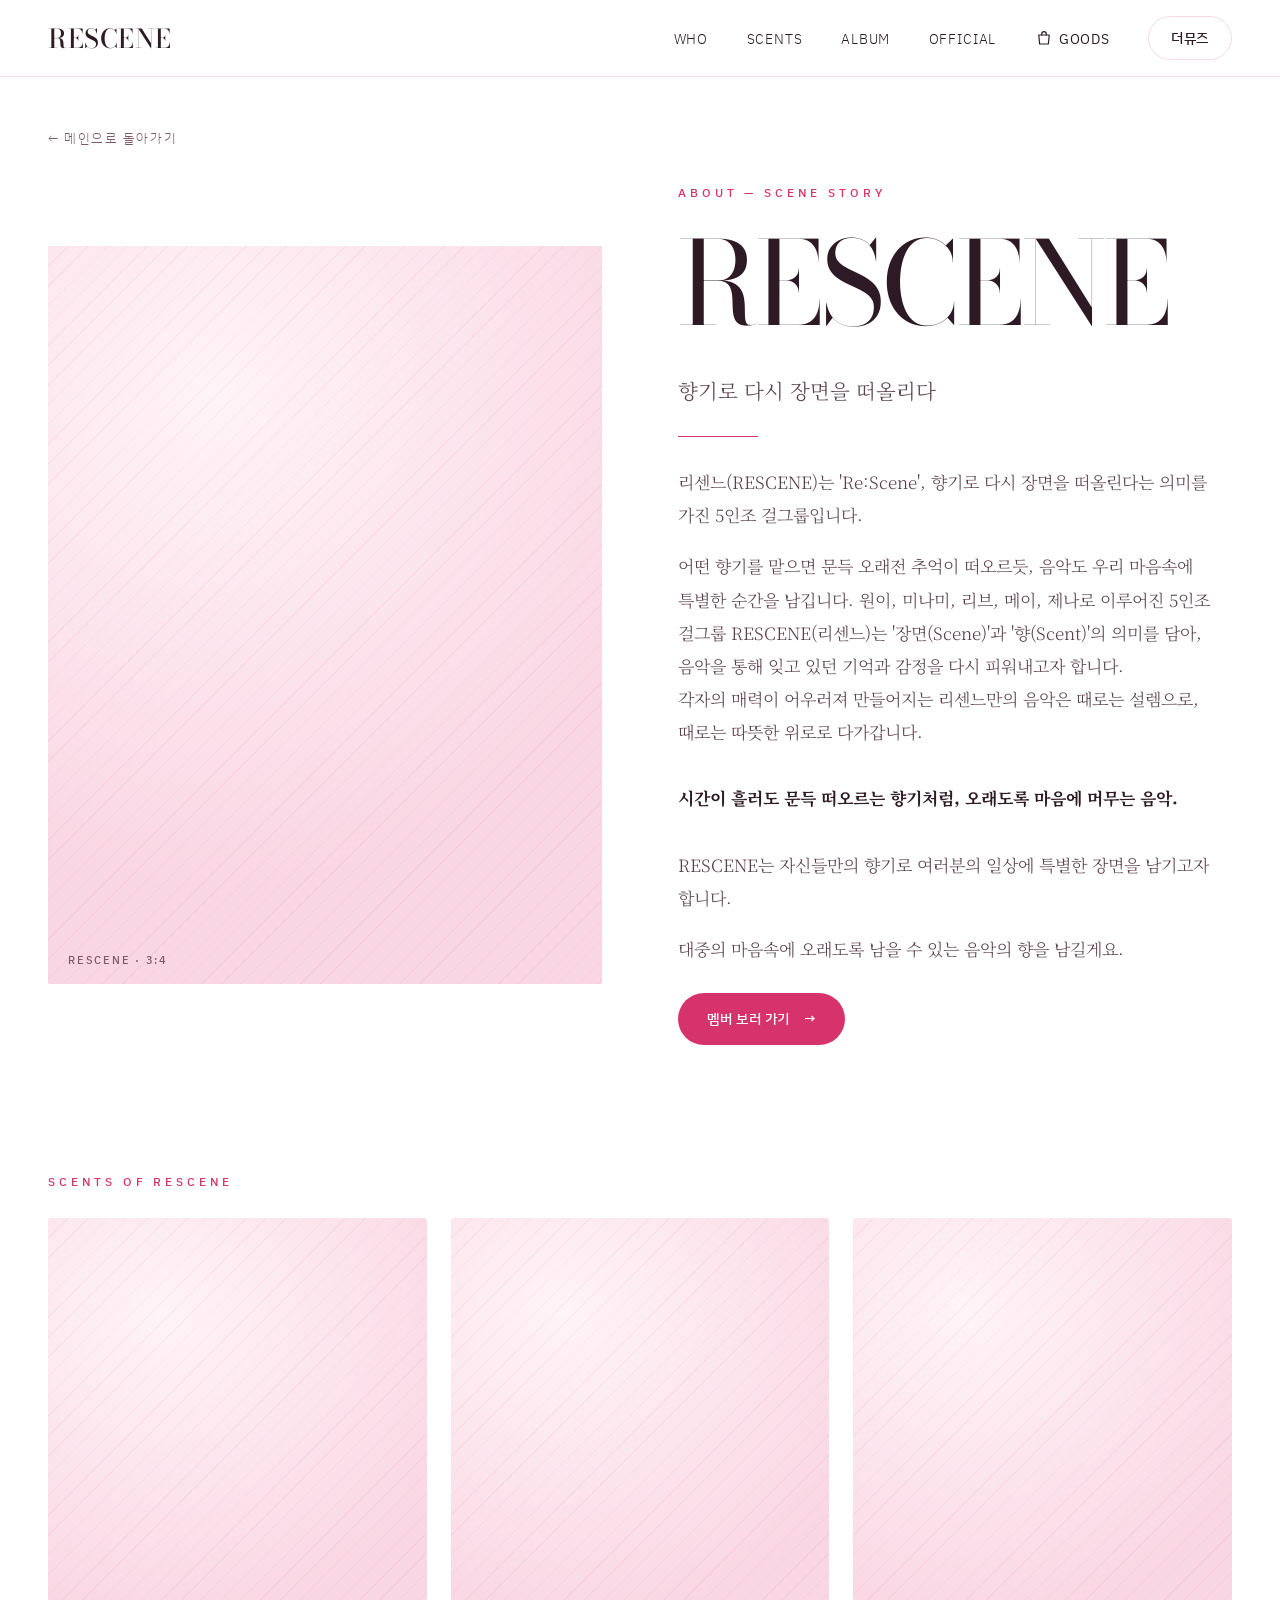
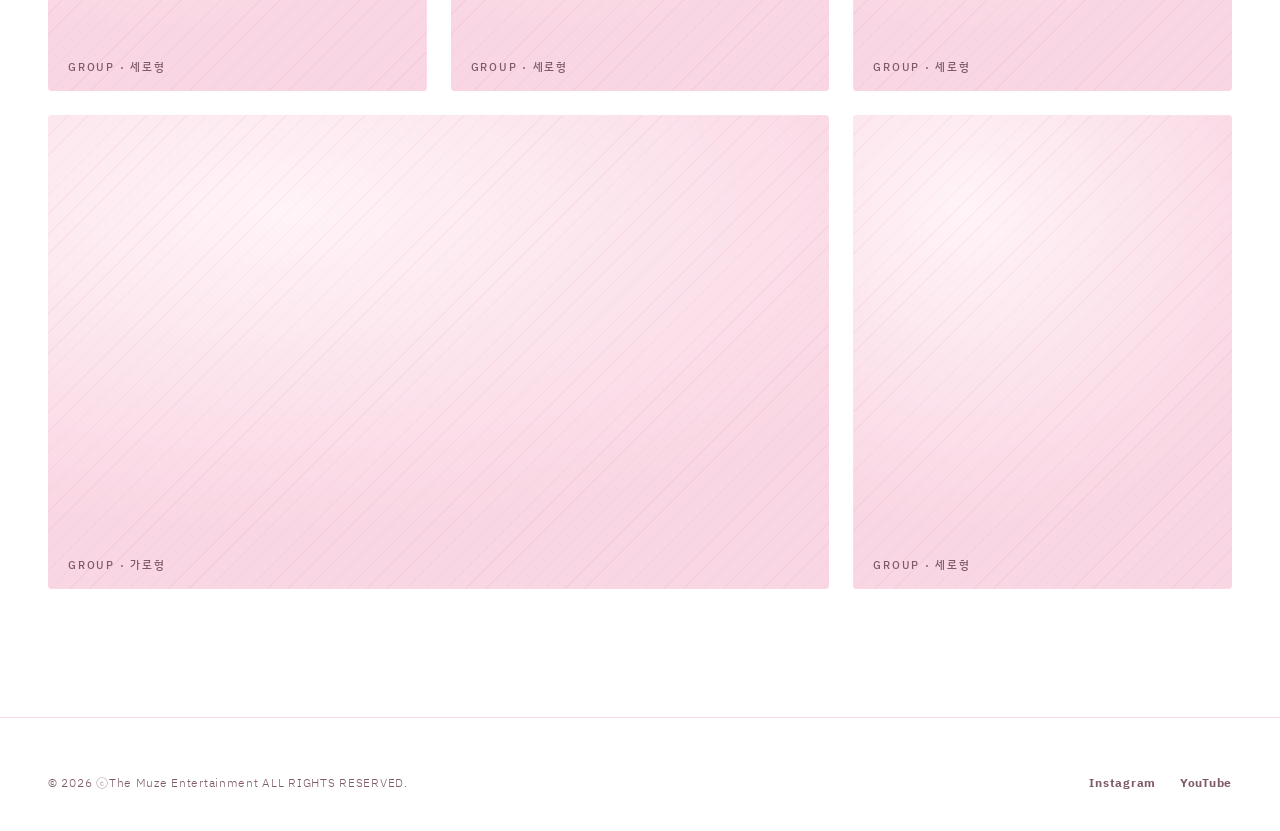
==== about.html @ 167a0faf "Add files via upload" ====
<!doctype html>
<html lang="ko">
<head>
  <meta charset="utf-8">
  <meta name="viewport" content="width=device-width, initial-scale=1">
  <title>ABOUT — RESCENE</title>

  <link rel="preconnect" href="https://fonts.googleapis.com">
  <link rel="preconnect" href="https://fonts.gstatic.com" crossorigin>
  <link rel="stylesheet" href="https://fonts.googleapis.com/css2?family=Bodoni+Moda:ital,opsz,wght@0,6..96,400;0,6..96,500;0,6..96,700;1,6..96,400;1,6..96,700&family=Noto+Serif+KR:wght@300;400;500;700&family=IBM+Plex+Sans+KR:wght@300;400;500;700&display=swap">
  <link rel="stylesheet" href="css/style.css?v=15">
</head>
<body>

  <!-- ============ NAV (메인 페이지와 동일) ============ -->
  <header class="header">
    <nav class="nav container">
      <a href="index.html" class="logo" aria-label="RESCENE 홈">
        <img class="logo-img" src="images/logo.png" alt="RESCENE">
        <span class="logo-text en">RESCENE</span>
      </a>

      <button class="menu-toggle" type="button" aria-label="메뉴 열기" aria-expanded="false" aria-controls="menu">
        <span></span><span></span>
      </button>

      <div class="menu" id="menu">
        <a class="navlink" href="index.html#story">WHO</a>
        <a class="navlink" href="index.html#collection">SCENTS</a>
        <a class="navlink" href="index.html#craft">ALBUM</a>
        <a class="navlink" href="index.html#contact">OFFICIAL</a>
        <div class="nav-dropdown">
          <button class="navlink nav-goods" type="button" aria-haspopup="true" aria-expanded="false">
            <svg class="nav-icon" viewBox="0 0 24 24" aria-hidden="true"><path d="M5 8h14l-1.2 12H6.2z"/><path d="M9 8V6.5a3 3 0 0 1 6 0V8"/></svg>
            GOODS
          </button>
          <div class="nav-submenu">
            <a class="nav-subitem" href="https://helloiamwoni.com/index.html" target="_blank" rel="noopener">안원잘부</a>
            <a class="nav-subitem" href="https://www.withmuu.com/" target="_blank" rel="noopener">위드뮤</a>
          </div>
        </div>
       <a href="https://themuze.kr/" class="btn btn-ghost btn-sm" target="_blank" rel="noopener">더뮤즈</a>
      </div>
    </nav>
  </header>

  <!-- ============ ABOUT RESCENE ============ -->
  <main class="member-page container">
    <a href="index.html#story" class="back-link fade">← 메인으로 돌아가기</a>

    <section class="member-detail">
      <!-- 사진: images/rescene-intro.jpg (세로형) -->
      <div class="ph hero-img about-photo" data-label="RESCENE · 3:4">
        <img class="ph-media" src="images/rescene-intro.jpg" alt="리센느 단체 사진">
      </div>

      <div class="member-info">
        <p class="eyebrow fade">ABOUT — SCENE STORY</p>
        <h1 class="member-name en">
          <span class="line"><span>RESCENE</span></span>
        </h1>
        <p class="member-line kr fade">향기로 다시 장면을 떠올리다</p>
        <span class="rule fade"></span>

        <!-- 소개글: 문단을 늘리려면 <p>…</p> 를 복사해서 추가하세요 -->
        <div class="about-body kr fade-2">
          <p>리센느(RESCENE)는 'Re:Scene', 향기로 다시 장면을 떠올린다는 의미를 가진 5인조 걸그룹입니다.</p>
          <p>어떤 향기를 맡으면 문득 오래전 추억이 떠오르듯, 음악도 우리 마음속에 특별한 순간을 남깁니다. 
            원이, 미나미, 리브, 메이, 제나로 이루어진 5인조 걸그룹 RESCENE(리센느)는 '장면(Scene)'과 '향(Scent)'의 의미를 담아, 음악을 통해 잊고 있던 기억과 감정을 다시 피워내고자 합니다. <br>
각자의 매력이 어우러져 만들어지는 리센느만의 음악은 때로는 설렘으로, 때로는 따뜻한 위로로 다가갑니다. <br> <br>
<strong> 시간이 흘러도 문득 떠오르는 향기처럼, 오래도록 마음에 머무는 음악. </strong> <br><br>
RESCENE는 자신들만의 향기로 여러분의 일상에 특별한 장면을 남기고자 합니다.</p>
          <p>대중의 마음속에 오래도록 남을 수 있는 음악의 향을 남길게요.</p>
        </div>

        <a href="index.html#collection" class="btn btn-solid self-start fade-2">멤버 보러 가기 <span aria-hidden="true">→</span></a>
      </div>
    </section>
      <!-- ============ GALLERY (단체사진) ============ -->
    <section class="about-gallery">
      <p class="eyebrow reveal">SCENTS OF RESCENE</p>
      <div class="gallery-grid">
        <figure class="ph gallery-tall reveal-img" style="aspect-ratio: 4 / 5" data-label="Group · 세로형">
          <img class="ph-media" src="images/product-01.jpg" alt="리센느 단체 사진">
        </figure>
        <figure class="ph gallery-tall reveal-img" style="aspect-ratio: 4 / 5" data-label="Group · 세로형">
          <img class="ph-media" src="images/product-02.jpg" alt="리센느 단체 사진">
        </figure>
        <figure class="ph gallery-tall reveal-img" style="aspect-ratio: 4 / 5" data-label="Group · 세로형">
          <img class="ph-media" src="images/product-03.jpg" alt="리센느 단체 사진">
        </figure>
        <figure class="ph gallery-wide reveal-img" data-label="Group · 가로형">
          <img class="ph-media" src="images/product-04.jpg" alt="리센느 단체 사진">
        </figure>
        <figure class="ph gallery-tall reveal-img" style="aspect-ratio: 4 / 5" data-label="Group · 세로형">
          <img class="ph-media" src="images/product-05.jpg" alt="리센느 단체 사진">
        </figure>
      </div>
    </section>
  </main>

  <!-- ============ FOOTER ============ -->
  <footer class="footer">
    <div class="container">
      <div class="footer-bottom">
        <span>© <span id="year"></span> ⓒThe Muze Entertainment ALL RIGHTS RESERVED.</span>
        <div class="footer-sns">
          <a href="https://www.instagram.com/rescene_official" target="_blank" rel="noopener">Instagram</a>
          <a href="https://www.youtube.com/@rescene_official" target="_blank" rel="noopener">YouTube</a>
        </div>
      </div>
    </div>
  </footer>

  <script src="js/main.js?v=12"></script>
</body>
</html>
---- css/style.css ----
/* =========================================================
   [BRAND] Landing — style.css
   색상은 :root 변수만 바꾸면 전체에 반영됩니다.
   ========================================================= */
:root {
  /* ---- 핑크 & 화이트 테마 ---- */
  --ground: #FFFFFF;          /* 기본 배경 (흰색) */
  --ground-2: #FFF0F5;        /* 구분 섹션 배경 (연한 핑크) */
  --ink: #2E1A24;             /* 본문 글자 (짙은 자두색) */
  --ink-soft: #5A3F4C;        /* 보조 글자 */
  --muted: #7E5A69;           /* 흐린 글자 */
  --line: rgba(214, 51, 108, .18);   /* 구분선 */
  --accent: #D6336C;          /* 포인트 색상 (핑크) */
  --accent-soft: #FFD3E2;     /* 연한 핑크 (배경·장식용) */
  --placeholder: #FBE3EC;     /* 이미지 자리 배경 */
  --logo-filter: brightness(0);  /* 흰 로고를 어둡게 표시. 로고가 이미 어두운/컬러면 none 으로 */

  --f-en: 'Bodoni Moda', 'Didot', 'Times New Roman', serif;
  --f-kr: 'Noto Serif KR', 'Apple SD Gothic Neo', serif;
  --f-sans: 'IBM Plex Sans KR', system-ui, sans-serif;

  --ease-out: cubic-bezier(.2, .75, .1, 1);
  --ease-io: cubic-bezier(.7, 0, .2, 1);
  --gutter: clamp(20px, 4vw, 48px);
}

*, *::before, *::after { box-sizing: border-box; }
html { scroll-behavior: smooth; scroll-padding-top: 76px; }
body {
  margin: 0;
  background: var(--ground);
  color: var(--ink);
  font-family: var(--f-sans);
  font-weight: 300;
  -webkit-font-smoothing: antialiased;
  overflow-x: hidden;
  padding-top: 76px;          /* 고정 상단바 높이만큼 */
}
img { display: block; max-width: 100%; }
a { color: var(--ink); text-decoration: none; transition: color .3s; }
a:hover { color: var(--accent); }
em { font-style: italic; }

.en { font-family: var(--f-en); }
.kr { font-family: var(--f-kr); word-break: keep-all; }
.muted { color: var(--muted); }

.container { max-width: 1360px; margin: 0 auto; padding-left: var(--gutter); padding-right: var(--gutter); }
.stack { display: flex; flex-direction: column; gap: 32px; }
.stack-sm { display: flex; flex-direction: column; gap: 20px; }
.stack-lg { display: flex; flex-direction: column; gap: 64px; }
.self-start { align-self: flex-start; }
.narrow { max-width: 760px; }

.eyebrow { margin: 0; font-size: 12px; letter-spacing: .32em; text-transform: uppercase; color: var(--accent); font-weight: 500; }
.h2-kr { margin: 0; font-size: clamp(32px, 3.6vw, 52px); line-height: 1.35; font-weight: 400; letter-spacing: -.02em; text-wrap: balance; }
.h2-en { margin: 0; font-size: clamp(44px, 6vw, 88px); line-height: 1; font-weight: 400; letter-spacing: -.02em; }
.body-kr { margin: 0; font-size: 17px; line-height: 1.9; color: var(--ink-soft); max-width: 520px; }

/* ---------- 버튼 ---------- */
.btn {
  display: inline-flex; align-items: center; gap: 14px;
  min-height: 52px; padding: 0 28px; border-radius: 999px;
  font: 500 14px/1 var(--f-sans); letter-spacing: .04em;
  border: 1px solid transparent; cursor: pointer;
  transition: background .4s, color .4s, border-color .4s, gap .4s;
}
.btn:hover { gap: 22px; }
.btn-sm { min-height: 44px; padding: 0 22px; }
.btn-solid { background: var(--accent); color: var(--ground); }
.btn-solid:hover { background: var(--ink); color: var(--ground); }
.btn-ghost { border-color: var(--line); color: var(--ink); }
.btn-ghost:hover { border-color: var(--accent); color: var(--accent); }
.btn-row { display: flex; flex-wrap: wrap; gap: 14px; }

.navlink { position: relative; padding: 14px 0; font-size: 14px; letter-spacing: .06em; }
.navlink::after {
  content: ''; position: absolute; left: 0; right: 0; bottom: 8px; height: 1px;
  background: var(--accent); transform: scaleX(0); transform-origin: right;
  transition: transform .5s var(--ease-io);
}
.navlink:hover::after { transform: scaleX(1); transform-origin: left; }

/* ---------- 헤더 ---------- */
.header {
  position: fixed; top: 0; left: 0; right: 0; z-index: 50;
  background: rgba(255, 255, 255, .82);
  backdrop-filter: blur(14px); -webkit-backdrop-filter: blur(14px);
  border-bottom: 1px solid var(--line);
  transition: transform .5s var(--ease-io);
  animation: fadeIn 1.2s ease .2s both;
}
.nav { min-height: 76px; display: flex; align-items: center; justify-content: space-between; gap: 16px; }
.logo { display: inline-flex; align-items: center; font-size: 26px; letter-spacing: .02em; font-weight: 500; }
.logo-img { height: 32px; width: auto; }           /* 로고 크기는 height 값으로 조절 */
.logo-text { display: none; }
.logo.no-img .logo-text { display: inline; }        /* logo.png가 없으면 글자 로고 표시 */
.menu { display: flex; align-items: center; gap: clamp(16px, 3vw, 40px); }
.menu-toggle { display: none; }

/* ---------- 이미지 자리 (이미지가 없으면 플레이스홀더 표시) ---------- */
.ph { position: relative; overflow: hidden; background: var(--placeholder); }
.ph::before {
  content: ''; position: absolute; inset: 0;
  background:
    repeating-linear-gradient(135deg, rgba(214,51,108,.06) 0 1px, transparent 1px 14px),
    radial-gradient(120% 90% at 30% 20%, #FFF4F8 0%, #F9D6E3 75%);
}
.ph::after {
  content: attr(data-label);
  position: absolute; left: 20px; bottom: 18px;
  font: 500 11px/1 var(--f-sans); letter-spacing: .16em; text-transform: uppercase;
  color: var(--muted);
}
.ph.has-img::after { display: none; }
.ph-media { position: absolute; inset: 0; width: 100%; height: 100%; object-fit: cover; will-change: transform; }

/* ---------- HERO ---------- */
.hero {
  padding-top: clamp(56px, 8vw, 120px); padding-bottom: 80px;
  display: grid; grid-template-columns: repeat(auto-fit, minmax(min(480px, 100%), 1fr));
  gap: clamp(40px, 5vw, 80px); align-items: end;
}
.hero-text { display: flex; flex-direction: column; gap: 36px; }
.hero-title { margin: 0; font-size: clamp(48px, 6.8vw, 112px); line-height: .94; font-weight: 400; letter-spacing: -.02em; }
.hero-title em { color: var(--accent); }
.hero-lead { margin: 0; max-width: 440px; font-size: 18px; line-height: 1.8; color: var(--ink-soft); }
.hero-visual { position: relative; }
.hero-img { aspect-ratio: 4 / 5; border-radius: 2px; }

.badge {
  position: absolute; left: -56px; bottom: 56px;
  width: 132px; height: 132px; border-radius: 50%; background: var(--ground);
  display: flex; align-items: center; justify-content: center;
}
.badge-spin { position: absolute; inset: 0; width: 100%; height: 100%; }
.badge-spin text { fill: var(--ink); font: 500 10.5px var(--f-sans); letter-spacing: 3.2px; }
.badge-plus { color: var(--accent); }

.scroll-hint { display: flex; flex-direction: column; align-items: center; gap: 14px; padding-bottom: 56px; font-size: 11px; letter-spacing: .3em; color: var(--muted); }
.scroll-line { position: relative; display: block; width: 1px; height: 64px; background: var(--line); overflow: hidden; }
.scroll-line::after { content: ''; position: absolute; inset: 0; background: var(--accent); animation: drip 2.4s cubic-bezier(.7,0,.3,1) infinite; }

/* ---------- MARQUEE ---------- */
.marquee { border-top: 1px solid var(--line); border-bottom: 1px solid var(--line); overflow: hidden; padding: 26px 0; }
.marquee-track {
  display: flex; width: max-content; gap: 56px; align-items: center;
  font-size: clamp(28px, 3.4vw, 48px); font-style: italic; white-space: nowrap;
  animation: marquee 32s linear infinite;
}
.marquee-track i { color: var(--accent); font-style: normal; }
.marquee:hover .marquee-track { animation-play-state: paused; }

/* ---------- STORY ---------- */
.story {
  padding-top: clamp(96px, 12vw, 180px); padding-bottom: clamp(96px, 12vw, 180px);
  display: grid; grid-template-columns: repeat(auto-fit, minmax(min(420px, 100%), 1fr));
  gap: clamp(48px, 7vw, 120px); align-items: center;
}
.story > .ph { aspect-ratio: 3 / 4; }
.rule { display: block; width: 80px; height: 1px; background: var(--accent); }

/* ---------- COLLECTION ---------- */
.collection { background: var(--ground-2); padding: clamp(96px, 11vw, 160px) 0; }
.section-head { display: flex; flex-wrap: wrap; justify-content: space-between; align-items: flex-end; gap: 24px; }
.card-marquee { overflow: hidden; margin-top: 64px; }
.card-track { display: flex; width: max-content; animation: marquee 40s linear infinite; }
.card-marquee:hover .card-track { animation-play-state: paused; }   /* 마우스를 올리면 멈춤 */
.card-track .card { flex: 0 0 clamp(240px, 24vw, 340px); margin-right: 32px; }  /* 간격은 margin으로 (끊김 없는 반복용) */
.card { display: flex; flex-direction: column; gap: 22px; color: var(--ink); }
.card:hover { color: var(--ink); }
.card .ph { aspect-ratio: 4 / 5; }
.card .ph::before, .card .ph-media { transition: transform 1.2s var(--ease-out); }
.card:hover .ph::before, .card:hover .ph-media { transform: scale(1.06); }
.card-meta { display: flex; justify-content: space-between; align-items: baseline; gap: 16px; border-top: 1px solid var(--line); padding-top: 18px; }
.card-meta > div { display: flex; flex-direction: column; gap: 8px; }
.card-name { font-size: 26px; }
.card-desc { font-size: 14px; color: var(--muted); }
.arrow { font-size: 20px; color: var(--accent); transition: transform .5s var(--ease-out); }
.card:hover .arrow { transform: translateX(8px); }

/* ---------- PHILOSOPHY ---------- */
.craft { padding-top: clamp(96px, 12vw, 180px); padding-bottom: clamp(96px, 12vw, 180px); }
.albums { display: grid; grid-template-columns: repeat(auto-fill, minmax(min(240px, 100%), 1fr)); gap: 48px 32px; }
.album { display: flex; flex-direction: column; gap: 10px; }
.album-cover { aspect-ratio: 1 / 1; margin-bottom: 8px; transition: transform .6s var(--ease-out), box-shadow .6s var(--ease-out); }
.album-cover::before, .album-cover .ph-media { transition: transform 1.2s var(--ease-out); }
.album:hover .album-cover { transform: translateY(-6px); box-shadow: 0 24px 48px -24px rgba(214,51,108,.45); }
.album:hover .album-cover::before, .album:hover .album-cover .ph-media { transform: scale(1.05); }
.album-title { margin: 0; font-family: var(--f-sans); font-size: 15px; font-weight: 500; line-height: 1.5; word-break: keep-all; }   /* 고딕체 */
.album-date { margin: 0; font-size: 12px; letter-spacing: .12em; color: var(--muted); }

/* ---------- QUOTE ---------- */
.quote { min-height: 680px; display: flex; align-items: center; justify-content: center; }
.quote-shade { position: absolute; inset: 0; background: linear-gradient(180deg, rgba(214,51,108,.35), rgba(46,26,36,.62)); }
.quote blockquote { position: relative; z-index: 1; margin: 0; padding: 0 24px; max-width: 980px; text-align: center; display: flex; flex-direction: column; gap: 32px; align-items: center; }
.quote blockquote p { margin: 0; font-size: clamp(36px, 5vw, 72px); line-height: 1.15; font-style: italic; font-weight: 400; }
.quote cite { font-style: normal; font-size: 13px; letter-spacing: .28em; color: var(--accent); }

/* ---------- CONTACT ---------- */
.contact {
  padding-top: clamp(96px, 12vw, 180px); padding-bottom: clamp(96px, 12vw, 180px);
  display: grid; grid-template-columns: repeat(auto-fit, minmax(min(420px, 100%), 1fr));
  gap: 64px; align-items: end;
}
.contact-title { margin: 0; font-size: clamp(52px, 7.4vw, 116px); line-height: .95; font-weight: 400; letter-spacing: -.02em; }
.contact-title em { color: var(--accent); }
.field { display: flex; flex-direction: column; gap: 10px; }
.field label { font-size: 12px; letter-spacing: .2em; color: var(--muted); }
.field-row { display: flex; flex-wrap: wrap; gap: 12px; border-bottom: 1px solid rgba(46,26,36,.28); padding-bottom: 10px; transition: border-color .3s; }
.field-row:focus-within { border-color: var(--accent); }
.field input { flex: 1 1 220px; min-height: 48px; background: transparent; border: 0; outline: none; color: var(--ink); font: 300 18px var(--f-sans); }
.field input::placeholder { color: #B394A2; }

/* ---------- FOOTER ---------- */
.footer { border-top: 1px solid var(--line); padding: 56px 0 40px; }
.footer-grid { display: grid; grid-template-columns: repeat(auto-fit, minmax(min(200px, 100%), 1fr)); gap: 40px; font-size: 14px; line-height: 2; }
.footer-col { display: flex; flex-direction: column; color: var(--ink-soft); }
.footer-label { font-size: 11px; letter-spacing: .24em; color: var(--accent); }
.footer-bottom { display: flex; flex-wrap: wrap; justify-content: space-between; gap: 12px; font-size: 12px; color: var(--muted); letter-spacing: .06em; }
.footer-bottom a { color: var(--muted); }

/* =========================================================
   MOTION
   ========================================================= */
@keyframes rise { from { transform: translateY(105%); } to { transform: translateY(0); } }
@keyframes fadeUp { from { opacity: 0; transform: translateY(32px); } to { opacity: 1; transform: none; } }
@keyframes fadeIn { from { opacity: 0; } to { opacity: 1; } }
@keyframes kenburns { from { transform: scale(1.14); } to { transform: scale(1); } }
@keyframes clipIn { from { clip-path: inset(100% 0 0 0); } to { clip-path: inset(0 0 0 0); } }
@keyframes marquee { from { transform: translateX(0); } to { transform: translateX(-50%); } }
@keyframes spin { to { transform: rotate(360deg); } }
@keyframes drip {
  0%   { transform: scaleY(0); transform-origin: top; }
  45%  { transform: scaleY(1); transform-origin: top; }
  55%  { transform: scaleY(1); transform-origin: bottom; }
  100% { transform: scaleY(0); transform-origin: bottom; }
}

/* 첫 화면 등장 */
.line { display: block; overflow: hidden; padding-bottom: .06em; }
.line > span { display: block; white-space: nowrap; animation: rise 1.2s var(--ease-out) both; }
.line:nth-child(2) > span { animation-delay: .12s; }
.line:nth-child(3) > span { animation-delay: .24s; }
.fade   { animation: fadeUp 1.1s var(--ease-out) .55s both; }
.fade-2 { animation: fadeUp 1.1s var(--ease-out) .75s both; }
.hero-img { animation: clipIn 1.6s var(--ease-io) .2s both; }
.hero-img::before, .hero-img .ph-media { animation: kenburns 3.2s var(--ease-out) .2s both; }
.badge-spin { animation: spin 22s linear infinite; }

/* 스크롤 등장 — JS가 .is-in 클래스를 붙입니다 */
.js .reveal { opacity: 0; transform: translateY(32px); transition: opacity 1.1s var(--ease-out), transform 1.1s var(--ease-out); }
.js .reveal.is-in { opacity: 1; transform: none; }
/* 이미지 박스 자체가 아니라 안쪽(배경·사진)을 가려야 스크롤 감지가 정상 작동합니다 */
.js .reveal-img::before, .js .reveal-img .ph-media { clip-path: inset(100% 0 0 0); transition: clip-path 1.4s var(--ease-io); }
.js .reveal-img.is-in::before, .js .reveal-img.is-in .ph-media { clip-path: inset(0 0 0 0); }
.js .reveal-line { transform: scaleX(0); transform-origin: left; transition: transform 1.4s var(--ease-io) .2s; }
.js .reveal-line.is-in { transform: scaleX(1); }
.albums .reveal:nth-child(4n+2) { transition-delay: .1s; }
.albums .reveal:nth-child(4n+3) { transition-delay: .2s; }
.albums .reveal:nth-child(4n+4) { transition-delay: .3s; }

/* =========================================================
   MOBILE
   ========================================================= */
@media (max-width: 860px) {
  .menu-toggle {
    display: inline-flex; flex-direction: column; justify-content: center; gap: 7px;
    width: 44px; height: 44px; padding: 0 10px; background: none; border: 0; cursor: pointer;
  }
  .menu-toggle span { display: block; height: 1px; background: var(--ink); transition: transform .4s var(--ease-io); }
  .menu-toggle[aria-expanded="true"] span:first-child { transform: translateY(4px) rotate(45deg); }
  .menu-toggle[aria-expanded="true"] span:last-child { transform: translateY(-4px) rotate(-45deg); }

  .menu {
    position: absolute; top: 100%; left: 0; right: 0;
    flex-direction: column; align-items: flex-start; gap: 8px;
    padding: 24px var(--gutter) 32px;
    background: rgba(255, 255, 255, .98); border-bottom: 1px solid var(--line);
    clip-path: inset(0 0 100% 0); transition: clip-path .6s var(--ease-io);
  }
  .menu.is-open { clip-path: inset(0 0 0 0); }
  .menu .navlink { font-size: 20px; }
  .menu .btn { margin-top: 12px; }

  .badge { left: 16px; bottom: -40px; width: 104px; height: 104px; }
  .albums { grid-template-columns: repeat(2, minmax(0, 1fr)); gap: 32px 16px; }
  .album-title { font-size: 14px; }
}

/* 모션 줄이기 설정 사용자 배려 */
@media (prefers-reduced-motion: reduce) {
  *, *::before, *::after { animation: none !important; transition: none !important; }
  .js .reveal, .js .reveal-img::before, .js .reveal-img .ph-media, .js .reveal-line { opacity: 1; transform: none; clip-path: none; }
}
/* =========================================================
   MEMBER PAGE (member.html)
   ========================================================= */
.member-page { padding-top: 40px; padding-bottom: clamp(80px, 10vw, 140px); }
.back-link { display: inline-flex; align-items: center; min-height: 44px; font-size: 13px; letter-spacing: .12em; color: var(--muted); }
.member-detail {
  margin-top: 24px;
  display: grid; grid-template-columns: repeat(auto-fit, minmax(min(420px, 100%), 1fr));
  gap: clamp(40px, 6vw, 100px); align-items: center;
}
.member-photo { aspect-ratio: 4 / 5; display: block; width: 100%; padding: 0; border: 0; cursor: pointer; font: inherit; }
.member-photo:focus-visible { outline: 2px solid var(--accent); outline-offset: 4px; }
/* 캐릭터 이미지 — 사진을 클릭하면 서서히 바뀜 */
.member-photo .ph-media, .char-media { transition: opacity .6s var(--ease-out); }
.char-media { position: absolute; inset: 0; width: 100%; height: 100%; object-fit: cover; opacity: 0; }
.member-photo.is-char .ph-media { opacity: 0; }
.member-photo.is-char .char-media { opacity: 1; }
.member-photo.is-char.char-missing::after { display: block; }   /* 캐릭터 이미지가 없으면 라벨 표시 */
.photo-hint {
  position: absolute; right: 16px; top: 16px; z-index: 1;
  padding: 8px 12px; border-radius: 999px;
  background: rgba(255, 255, 255, .85); color: var(--accent);
  font: 500 11px/1 var(--f-sans); letter-spacing: .16em;
  transition: background .3s, color .3s;
}
.member-photo:hover .photo-hint { background: var(--accent); color: #fff; }
.member-info { display: flex; flex-direction: column; gap: 28px; }
.member-name { margin: 0; font-size: clamp(64px, 9vw, 140px); line-height: .95; font-weight: 400; letter-spacing: -.02em; }
.member-detail:has(.is-char) .member-name { font-size: clamp(40px, 6vw, 96px); }   /* 캐릭터 이름 크기 */
.member-line { margin: 0; font-size: clamp(18px, 1.6vw, 22px); line-height: 1.7; color: var(--ink-soft); word-break: keep-all; }
.member-facts { margin: 0; display: grid; grid-template-columns: repeat(auto-fit, minmax(160px, 1fr)); gap: 0 32px; border-top: 1px solid var(--line); }
.member-facts > div { padding: 18px 0; border-bottom: 1px solid var(--line); display: flex; flex-direction: column; gap: 6px; }
.member-facts dt { font-size: 11px; letter-spacing: .24em; color: var(--accent); }
.member-facts dd { margin: 0; font-size: 16px; }

.member-nav { margin-top: clamp(80px, 10vw, 140px); display: grid; grid-template-columns: repeat(2, minmax(0, 1fr)); border-top: 1px solid var(--line); }
.member-nav-link { display: flex; flex-direction: column; gap: 10px; padding: 32px 0; transition: color .4s; }
.member-nav-link.is-next { align-items: flex-end; text-align: right; }
.member-nav-label { font-size: 12px; letter-spacing: .24em; color: var(--muted); }
.member-nav-name { font-size: clamp(32px, 4.4vw, 64px); line-height: 1; transition: transform .6s var(--ease-out); }
.member-nav-link:hover .member-nav-name { transform: translateX(-10px); }
.member-nav-link.is-next:hover .member-nav-name { transform: translateX(10px); }

.footer-sns { display: flex; gap: 24px; }
.footer-sns a { color: var(--muted); }
.footer-sns a:hover { color: var(--accent); }

/* =========================================================
   INTRO (대문 동영상)
   ========================================================= */
.intro { display: none; }
.intro-active .intro, .intro.is-leaving {
  display: block; position: fixed; inset: 0; z-index: 100;
  background: var(--ground); overflow: hidden;
  touch-action: none; cursor: grab; user-select: none; -webkit-user-select: none;
}
.intro-active .intro:active { cursor: grabbing; }
.intro-active, .intro-active body { overflow: hidden; }       /* 대문이 떠 있는 동안 뒤 페이지 스크롤 막기 */
.intro.is-leaving { transition: transform 1.1s var(--ease-io); transform: translateY(-100%) !important; }
.intro.is-snapping { transition: transform .5s var(--ease-out); }

.intro-video { position: absolute; inset: 0; width: 100%; height: 100%; object-fit: cover; pointer-events: none; }
.intro-shade { position: absolute; inset: 0; background: linear-gradient(180deg, rgba(214,51,108,.10) 0%, rgba(214,51,108,.05) 45%, rgba(46,26,36,.55) 100%); pointer-events: none; }

.intro-center {
  position: absolute; inset: 0; display: flex; flex-direction: column; align-items: center; justify-content: center; gap: 20px;
  text-align: center; padding: 0 24px; pointer-events: none;
  animation: fadeUp 1.4s var(--ease-out) .3s both;
}
.intro-logo { font-size: clamp(48px, 8vw, 112px); }
.intro-logo .logo-img { height: clamp(48px, 7vw, 96px); }
.intro-tag { margin: 0; font-size: clamp(16px, 1.8vw, 22px); font-style: italic; color: var(--ink-soft); }

.intro-enter {
  position: absolute; left: 50%; bottom: clamp(32px, 6vh, 64px); transform: translateX(-50%);
  display: flex; flex-direction: column; align-items: center; gap: 14px;
  min-height: 44px; padding: 8px 16px; background: none; border: 0; cursor: pointer;
  color: var(--ink); font: 500 11px/1 var(--f-sans); letter-spacing: .3em;
  animation: fadeIn 1.2s ease 1s both;
}
.intro-enter:hover { color: var(--accent); }
.intro-enter-line { position: relative; display: block; width: 1px; height: 56px; background: rgba(255,255,255,.4); overflow: hidden; }
.intro-enter-line::after { content: ''; position: absolute; inset: 0; background: var(--accent); animation: drip 2.4s cubic-bezier(.7,0,.3,1) infinite; transform-origin: bottom; }

.intro-sound {
  position: absolute; top: 24px; right: var(--gutter);
  min-height: 44px; padding: 0 18px; border-radius: 999px;
  background: rgba(255,255,255,.15); border: 1px solid rgba(255,255,255,.6); color: #fff;
  font: 500 11px/1 var(--f-sans); letter-spacing: .2em; cursor: pointer;
  animation: fadeIn 1.2s ease 1s both;
}
.intro-sound:hover, .intro-sound[aria-pressed="true"] { border-color: var(--accent); color: var(--accent); }

/* 대문이 떠 있는 동안 첫 화면 애니메이션을 멈춰 두었다가, 들어오는 순간 재생 */
.intro-active .header,
.intro-active .line > span,
.intro-active .fade, .intro-active .fade-2,
.intro-active .hero-img, .intro-active .hero-img::before, .intro-active .hero-img .ph-media {
  animation-play-state: paused;
}

/* ---------- 멤버 프로필 표 ---------- */
.sr-only { position: absolute; width: 1px; height: 1px; overflow: hidden; clip: rect(0 0 0 0); white-space: nowrap; }
.profile-table { width: 100%; border-collapse: collapse; border-top: 1px solid var(--accent); font-size: 15px; }
.profile-table th, .profile-table td { padding: 16px 18px; border-bottom: 1px solid var(--line); text-align: left; vertical-align: top; line-height: 1.7; }
.profile-table th {
  width: 112px; white-space: nowrap;
  background: rgba(214, 51, 108, .07);              /* 포인트 색을 옅게 */
  color: var(--accent); font-weight: 500; font-size: 13px; letter-spacing: .08em;
}
.profile-table td { color: var(--ink); word-break: keep-all; white-space: pre-line; }   /* \n 줄바꿈 반영 */
.profile-table tr { transition: background .3s; }
.profile-table tr:hover td { background: rgba(214, 51, 108, .04); }
@media (max-width: 480px) {
  .profile-table th { width: 84px; padding: 14px 12px; }
  .profile-table td { padding: 14px 12px; font-size: 14px; }
}

/* ---------- 강조 (<strong>, <b>) ---------- */
strong, b { font-weight: 700; color: var(--ink); }

/* =========================================================
   핑크 & 화이트 테마 — 보정
   ========================================================= */
::selection { background: var(--accent-soft); color: var(--ink); }
.btn-solid { color: #fff; }
.btn-solid:hover { background: var(--ink); color: #fff; }

/* 로고: 흰 배경 위에서 보이도록 */
.header .logo-img, .footer .logo-img { filter: var(--logo-filter); }

/* 사진 위 인용문은 흰 글자 */
.quote blockquote p { color: #fff; }
.quote cite { color: var(--accent-soft); }

/* 대문: 핑크 배경 + 흰 글자 (동영상이 없을 때도 보이도록) */
.intro-active .intro, .intro.is-leaving { background: linear-gradient(160deg, #F9A8C6 0%, #E2558A 55%, #B8245A 100%); }
.intro-center, .intro-tag, .intro-logo .logo-text { color: #fff; }
.intro-tag { color: rgba(255,255,255,.9); }
.intro-enter { color: #fff; }
.intro-enter:hover { color: var(--accent-soft); }
.intro-enter-line::after { background: #fff; }
.intro-sound:hover, .intro-sound[aria-pressed="true"] { border-color: #fff; color: #fff; background: rgba(255,255,255,.28); }

/* 멤버 흐름 띠·카드 등 연한 핑크 포인트 */
.collection { background: var(--ground-2); }
.marquee { background: var(--ground-2); }
.badge { box-shadow: 0 10px 30px -12px rgba(214,51,108,.35); }

/* =========================================================
   ABOUT PAGE (about.html) — 리센느 소개
   ========================================================= */
.about-photo { aspect-ratio: 3 / 4; }               /* 세로형 사진 */
.about-body { display: flex; flex-direction: column; gap: 18px; max-width: 560px; }
.about-body p { margin: 0; font-size: 17px; line-height: 1.95; color: var(--ink-soft); word-break: keep-all; }
/* =========================================================
   LP PLAYER (앨범 수록곡 · 음악 재생) — js/player.js
   ========================================================= */
.albums .album { cursor: pointer; }
.albums .album:focus-visible { outline: 2px solid var(--accent); outline-offset: 6px; border-radius: 2px; }
html.lp-lock { overflow: hidden; }

/* 배경 어둡게 */
.lp-backdrop {
  position: fixed; inset: 0; z-index: 89;
  background: rgba(46, 26, 36, .35); backdrop-filter: blur(3px); -webkit-backdrop-filter: blur(3px);
  opacity: 0; pointer-events: none; transition: opacity .5s ease;
}
.lp.is-open .lp-backdrop { opacity: 1; pointer-events: auto; }

/* 오른쪽에서 '샥' 나오는 패널 */
.lp-panel {
  position: fixed; top: 0; right: 0; bottom: 0; z-index: 90;
  width: min(480px, 100%); overflow-y: auto; overscroll-behavior: contain;
  padding: 28px clamp(20px, 5vw, 32px) 40px;
  background: var(--ground);
  display: flex; flex-direction: column; gap: 22px;
  transform: translateX(100%); visibility: hidden;
  transition: transform .7s var(--ease-io), visibility 0s linear .7s, box-shadow .7s; outline: none;
}
.lp.is-open .lp-panel { transform: none; visibility: visible; transition: transform .7s var(--ease-io), visibility 0s, box-shadow .7s; box-shadow: -24px 0 60px -30px rgba(214, 51, 108, .45); }
.lp-close {
  align-self: flex-end; width: 44px; height: 44px; display: grid; place-items: center;
  background: none; border: 1px solid var(--line); border-radius: 50%; color: var(--ink); cursor: pointer;
}
.lp-close svg { width: 18px; height: 18px; }
.lp-close:hover { border-color: var(--accent); color: var(--accent); }

/* ---- 턴테이블 (커버 + LP + 톤암) ---- */
.lp-deck { --sz: clamp(170px, 46vw, 230px); position: relative; height: calc(var(--sz) + 8px); }
.lp-sleeve {
  position: absolute; left: 0; top: 0; z-index: 2; width: var(--sz); height: var(--sz); overflow: hidden;
  background: linear-gradient(135deg, #F9A8C6, var(--accent));
  box-shadow: 0 22px 40px -20px rgba(214, 51, 108, .6);
}
.lp-sleeve-img, .lp-label-img, .lp-mini-img { width: 100%; height: 100%; object-fit: cover; display: block; }

.lp-disc {
  position: absolute; z-index: 1; top: 4%; left: 4%;
  width: calc(var(--sz) * .92); height: calc(var(--sz) * .92); border-radius: 50%;
  transition: transform 1s var(--ease-out) .35s;          /* 패널이 열린 뒤 LP가 커버에서 빠져나옴 */
}
.lp.is-open .lp-disc { transform: translateX(calc(var(--sz) * .55)); }
.lp-disc-spin {
  position: absolute; inset: 0; border-radius: 50%;
  background:
    radial-gradient(circle, transparent 0 30%, rgba(0,0,0,.25) 30.5% 31.5%, transparent 32%),
    repeating-radial-gradient(circle, #1a1519 0 1.4px, #2a2229 1.8px 3px);
  box-shadow: 0 16px 32px -12px rgba(0, 0, 0, .5), inset 0 0 0 3px #0f0b0e;
  animation: lpSpin 2.4s linear infinite; animation-play-state: paused;
}
.lp.is-playing .lp-disc-spin { animation-play-state: running; }
.lp-disc::after {                                          /* 빛 반사 (돌지 않아서 더 진짜 같음) */
  content: ''; position: absolute; inset: 0; border-radius: 50%; pointer-events: none;
  background: conic-gradient(from 20deg, transparent 0 8%, rgba(255,255,255,.14) 14%, transparent 22% 54%, rgba(255,255,255,.09) 62%, transparent 70%);
}
.lp-label {
  position: absolute; inset: 31%; border-radius: 50%; overflow: hidden;
  background: linear-gradient(135deg, #F9A8C6, var(--accent));
}
.lp-label::after {                                         /* 가운데 구멍 */
  content: ''; position: absolute; left: 50%; top: 50%; width: 9%; height: 9%;
  transform: translate(-50%, -50%); border-radius: 50%; background: var(--ground);
}

.lp-arm {
  position: absolute; z-index: 3; top: -6px; left: calc(var(--sz) * 1.42);
  width: calc(var(--sz) * .28); height: calc(var(--sz) * .95); overflow: visible;
  transform-origin: 50% 11%; transform: rotate(-10deg);
  transition: transform .9s var(--ease-io);
}
.lp.is-playing .lp-arm { transform: rotate(20deg); }      /* 재생하면 바늘이 LP 위로 */
.lp-arm-base { fill: var(--ground-2); stroke: var(--line); }
.lp-arm-pivot { fill: var(--accent); }
.lp-arm-rod { fill: none; stroke: #B9A3AE; stroke-width: 4; stroke-linecap: round; stroke-linejoin: round; }
.lp-arm-head { fill: var(--ink); }

/* ---- 앨범 정보 · 재생 컨트롤 ---- */
.lp-info { display: flex; flex-direction: column; gap: 6px; }
.lp-title { margin: 0; font-size: 22px; font-weight: 500; line-height: 1.4; word-break: keep-all; }
.lp-date { margin: 0; font-size: 12px; letter-spacing: .12em; color: var(--muted); }

.lp-now { display: flex; flex-direction: column; gap: 12px; padding: 18px 20px; background: var(--ground-2); border-radius: 14px; }
.lp-now-title { margin: 0; font-size: 15px; font-weight: 500; color: var(--ink); white-space: nowrap; overflow: hidden; text-overflow: ellipsis; }
.lp-progress { display: flex; align-items: center; gap: 10px; }
.lp-seek { flex: 1; accent-color: var(--accent); height: 24px; cursor: pointer; }
.lp-time { font-size: 11px; color: var(--muted); font-variant-numeric: tabular-nums; min-width: 32px; }
.lp-dur { text-align: right; }
.lp-controls { display: flex; justify-content: center; align-items: center; gap: 18px; }
.lp-btn { display: grid; place-items: center; width: 44px; height: 44px; border-radius: 50%; border: 0; background: none; color: var(--ink); cursor: pointer; }
.lp-btn svg { width: 20px; height: 20px; }
.lp-btn:hover { color: var(--accent); }
.lp-play { width: 56px; height: 56px; background: var(--accent); color: #fff; box-shadow: 0 10px 22px -10px rgba(214, 51, 108, .8); }
.lp-play:hover { background: var(--ink); color: #fff; }
.lp-play svg { width: 24px; height: 24px; }
.lp-status { margin: 0; font-size: 12px; color: var(--accent); word-break: break-all; }
.lp-status:empty { display: none; }

/* ---- 수록곡 목록 ---- */
.lp-tracks { list-style: none; margin: 0; padding: 0; border-top: 1px solid var(--line); }
.lp-track {
  width: 100%; min-height: 54px; padding: 12px 8px; display: grid; grid-template-columns: 36px 1fr 20px; align-items: center; gap: 8px;
  background: none; border: 0; border-bottom: 1px solid var(--line); text-align: left; cursor: pointer;
  font: 400 15px/1.5 var(--f-sans); color: var(--ink); transition: background .3s, color .3s;
}
.lp-track:hover { background: var(--ground-2); }
.lp-track-no { font-size: 12px; color: var(--muted); font-variant-numeric: tabular-nums; }
.lp-track.is-current { color: var(--accent); font-weight: 500; }
.lp-track.is-current .lp-track-no { color: var(--accent); }
.lp-empty { padding: 20px 8px; font-size: 14px; color: var(--muted); }

/* 재생 중 표시 (이퀄라이저 막대) */
.lp-eq { display: none; height: 14px; align-items: flex-end; gap: 2px; }
.lp-track.is-current .lp-eq { display: inline-flex; }
.lp-eq i { width: 3px; height: 30%; background: var(--accent); border-radius: 1px; }
.lp.is-playing .lp-track.is-current .lp-eq i { animation: lpEq .9s ease-in-out infinite; }
.lp-eq i:nth-child(2) { animation-delay: -.3s !important; }
.lp-eq i:nth-child(3) { animation-delay: -.6s !important; }

/* ---- 패널을 닫아도 계속 재생: 오른쪽 아래 미니 LP ---- */
.lp-mini {
  position: fixed; right: 20px; bottom: 20px; z-index: 80;
  display: none; align-items: center; gap: 12px; max-width: min(260px, calc(100vw - 40px));
  min-height: 56px; padding: 6px 18px 6px 6px; border-radius: 999px;
  background: rgba(255, 255, 255, .92); border: 1px solid var(--line); cursor: pointer;
  box-shadow: 0 16px 36px -18px rgba(214, 51, 108, .6); backdrop-filter: blur(10px);
  animation: fadeUp .6s var(--ease-out) both;
}
.lp.has-track:not(.is-open) .lp-mini { display: inline-flex; }
.lp-mini-disc {
  position: relative; flex: 0 0 44px; height: 44px; border-radius: 50%; overflow: hidden;
  background: repeating-radial-gradient(circle, #1a1519 0 1.2px, #2a2229 1.6px 2.6px);
  animation: lpSpin 2.4s linear infinite; animation-play-state: paused;
}
.lp.is-playing .lp-mini-disc { animation-play-state: running; }
.lp-mini-img { position: absolute; inset: 30%; width: 40%; height: 40%; border-radius: 50%; }
.lp-mini-text { font-size: 13px; font-weight: 500; color: var(--ink); white-space: nowrap; overflow: hidden; text-overflow: ellipsis; }

@keyframes lpSpin { to { transform: rotate(360deg); } }
@keyframes lpEq { 0%, 100% { height: 25%; } 50% { height: 100%; } }

/* ---------- 상단 메뉴: GOODS (쇼핑백 아이콘) ---------- */
.nav-goods { display: inline-flex; align-items: center; gap: 6px; }
.nav-icon {
  width: 18px; height: 18px; flex: none;
  fill: none; stroke: currentColor; stroke-width: 1.6; stroke-linecap: round; stroke-linejoin: round;
  transition: transform .4s var(--ease-out);
}
.nav-goods:hover .nav-icon { transform: translateY(-2px) rotate(-8deg); }
.nav-goods { background: none; border: 0; color: inherit; font-family: inherit; cursor: pointer; }

/* GOODS 드롭다운 (안원잘부 / 위드뮤) */
.nav-dropdown { position: relative; }
.nav-submenu {
  position: absolute; top: 100%; left: 50%; min-width: 140px;
  display: flex; flex-direction: column; padding: 8px 0;
  background: #fff; border: 1px solid var(--line); border-radius: 12px;
  box-shadow: 0 12px 32px rgba(0, 0, 0, .08);
  opacity: 0; visibility: hidden; transform: translate(-50%, -6px);
  transition: opacity .3s, transform .3s var(--ease-out), visibility .3s;
}
.nav-dropdown:hover .nav-submenu,
.nav-dropdown:focus-within .nav-submenu,
.nav-dropdown.is-open .nav-submenu { opacity: 1; visibility: visible; transform: translate(-50%, 0); }
.nav-dropdown:hover .nav-goods .nav-icon,
.nav-dropdown.is-open .nav-goods .nav-icon { transform: translateY(-2px) rotate(-8deg); }
.nav-subitem {
  padding: 10px 20px; font-size: 14px; letter-spacing: .04em; white-space: nowrap; text-align: center;
  transition: color .3s, background .3s;
}
.nav-subitem:hover { color: var(--accent); background: rgba(0, 0, 0, .03); }

@media (max-width: 860px) {
  /* 모바일 메뉴에서는 하위 메뉴를 항상 펼쳐서 표시 */
  .nav-submenu {
    position: static; min-width: 0; padding: 4px 0 0 26px;
    background: none; border: 0; border-radius: 0; box-shadow: none;
    opacity: 1; visibility: visible; transform: none;
  }
  .nav-dropdown:hover .nav-submenu,
  .nav-dropdown:focus-within .nav-submenu,
  .nav-dropdown.is-open .nav-submenu { transform: none; }
  .nav-goods { cursor: default; }
  .nav-subitem { padding: 6px 0; font-size: 16px; text-align: left; }
  .nav-subitem:hover { background: none; }
}

/* =========================================================
   GUESTBOOK (방명록) — js/guestbook.js
   ========================================================= */
.contact { align-items: start; }
.gb { display: flex; flex-direction: column; gap: 28px; min-width: 0; }
.gb-form { display: flex; flex-direction: column; gap: 16px; }
.gb-row { display: flex; flex-wrap: wrap; gap: 10px; }
.gb-row input {
  min-height: 52px; padding: 0 20px; border: 1px solid var(--line); border-radius: 999px;
  background: var(--ground); color: var(--ink); font: 400 15px var(--f-sans); outline: none;
  transition: border-color .3s, box-shadow .3s;
}
.gb-row input::placeholder { color: #B394A2; }
.gb-row input:focus { border-color: var(--accent); box-shadow: 0 0 0 4px rgba(214, 51, 108, .12); }
.gb-name { flex: 0 1 150px; min-width: 0; }
.gb-msg { flex: 1 1 260px; min-width: 0; }
.gb-submit:disabled { opacity: .6; cursor: wait; }
.gb-note { margin: 0; font-size: 12px; color: var(--muted); min-height: 1em; }
.gb-note.is-error { color: var(--accent); }

.gb-board { border: 1px solid var(--line); border-radius: 20px; background: var(--ground-2); overflow: hidden; }
.gb-head {
  display: flex; justify-content: space-between; align-items: center; padding: 16px 22px;
  border-bottom: 1px solid var(--line);
}
.gb-head-title { font-size: 11px; font-weight: 500; letter-spacing: .28em; color: var(--accent); }
.gb-count { min-width: 28px; padding: 3px 10px; border-radius: 999px; background: var(--ground); font-size: 12px; font-weight: 500; text-align: center; color: var(--ink); }

.gb-list {
  list-style: none; margin: 0; padding: 4px 22px; max-height: 440px; overflow-y: auto;
  scrollbar-width: thin; scrollbar-color: var(--accent-soft) transparent;
}
.gb-item { display: flex; gap: 14px; padding: 18px 0; border-bottom: 1px solid var(--line); animation: fadeUp .5s var(--ease-out) both; }
.gb-item:last-child { border-bottom: 0; }
.gb-avatar {
  flex: 0 0 38px; height: 38px; border-radius: 50%; display: grid; place-items: center;
  background: var(--accent-soft); color: var(--accent); font: 600 15px var(--f-sans);
}
.gb-body { min-width: 0; flex: 1; }
.gb-meta { display: flex; flex-wrap: wrap; align-items: baseline; gap: 4px 10px; }
.gb-nick { font-size: 14px; font-weight: 600; color: var(--ink); }
.gb-time { font-size: 11px; color: var(--muted); letter-spacing: .04em; }
.gb-text { margin: 4px 0 0; font-size: 15px; line-height: 1.7; color: var(--ink-soft); white-space: pre-wrap; overflow-wrap: anywhere; }
.gb-empty { padding: 32px 0; text-align: center; font-size: 14px; color: var(--muted); }

/* ---------- 하단: SNS 링크 굵게, THE MUZE 링크 ---------- */
.footer-col a, .footer-sns a { font-weight: 700; }
.footer-brand { display: inline-flex; align-items: center; gap: 6px; color: var(--muted); }
.footer-brand:hover { color: var(--accent); }

/* =========================================================
   ABOUT 갤러리 — 단체사진 (가로 1 + 세로 2)
   ========================================================= */
.about-gallery { margin-top: clamp(80px, 10vw, 140px); display: flex; flex-direction: column; gap: 28px; }
.gallery-grid { display: grid; grid-template-columns: repeat(2, minmax(0, 1fr)); gap: clamp(12px, 2vw, 24px); }
.gallery-grid figure { margin: 0; border-radius: 4px; }
.gallery-wide { grid-column: 1 / -1; aspect-ratio: 16 / 9; }   /* 가로형: 한 줄 전체 */
.gallery-tall { aspect-ratio: 3 / 4; }                         /* 세로형: 반씩 나란히 */
.gallery-grid .ph-media { transition: transform 1.2s var(--ease-out); }
.gallery-grid figure:hover .ph-media { transform: scale(1.04); }
@media (min-width: 861px) {
  .gallery-grid { grid-template-columns: repeat(3, 1fr); }
  .gallery-wide { grid-column: span 2; aspect-ratio: auto; }
}
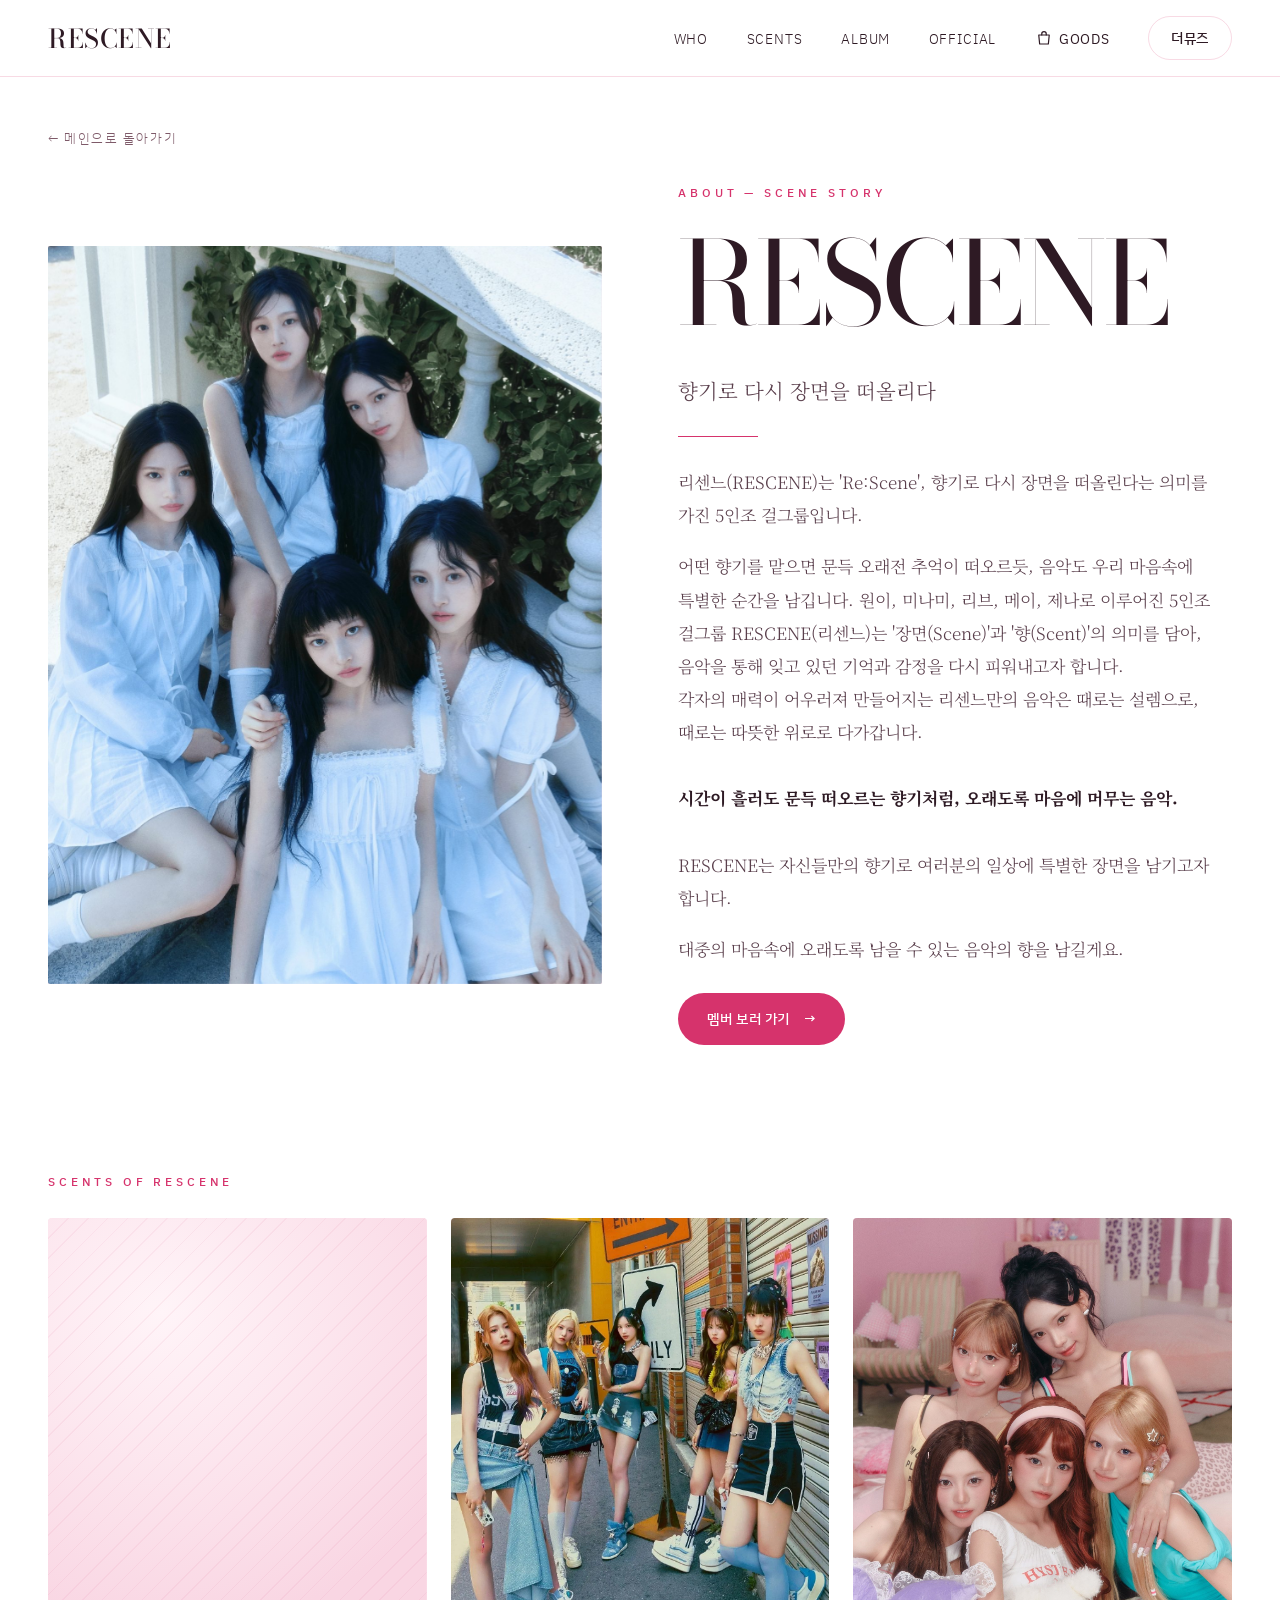
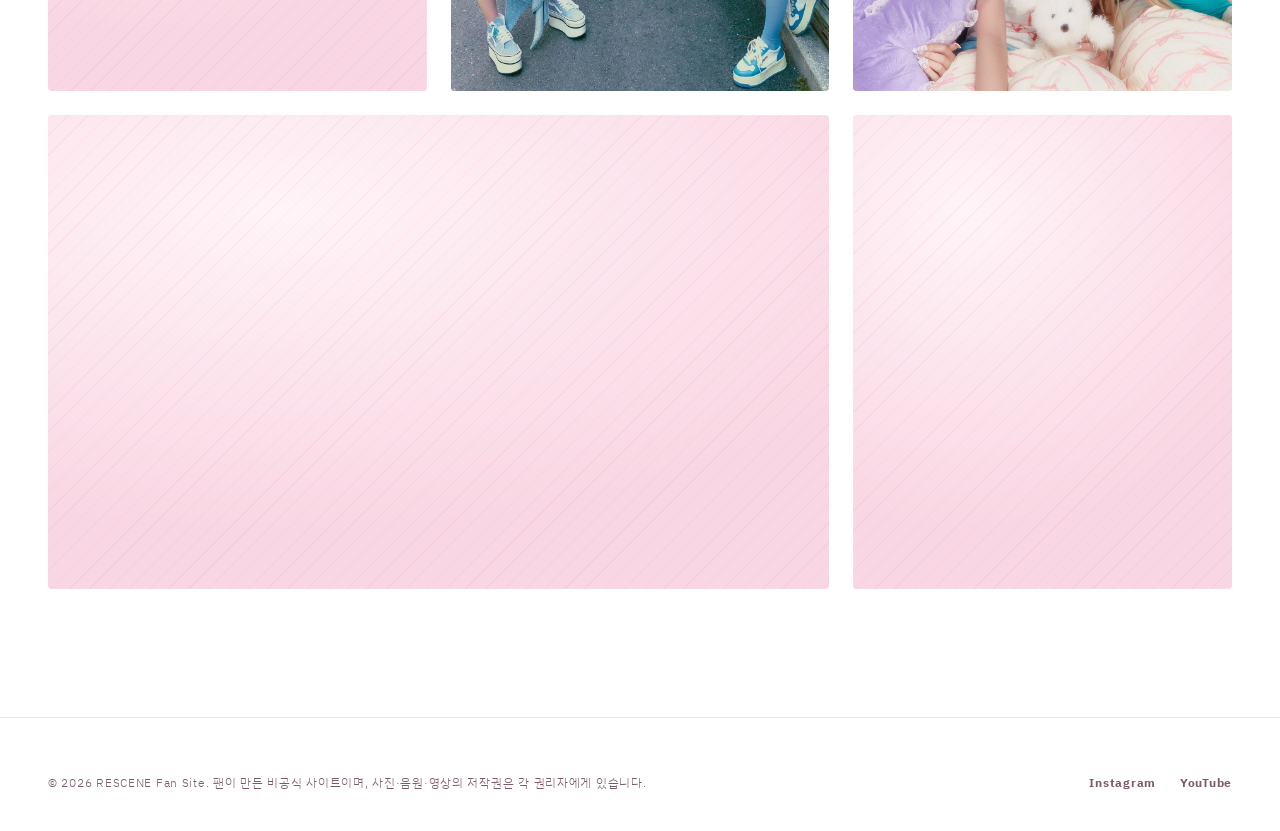
==== commit f09e6983: "사이트 정리: 이미지 최적화, 비공식 팬 사이트 표기, 공유 미리보기 설정 - 이미지를 화면 표시 크기에 맞게 줄이고 재압축 (58.8MB -> 6.0MB) - 첫 화면 밖 이미지" ====
--- a/about.html
+++ b/about.html
@@ -4,11 +4,23 @@
   <meta charset="utf-8">
   <meta name="viewport" content="width=device-width, initial-scale=1">
   <title>ABOUT — RESCENE</title>
+  <meta name="description" content="향기로 다시 장면을 떠올리다. 리센느(RESCENE)의 멤버, 앨범, 뮤직비디오를 한곳에서 만나는 비공식 팬 사이트.">
+
+  <!-- 링크 공유 미리보기 (카카오톡·X·인스타그램 DM 등) -->
+  <meta property="og:type" content="website">
+  <meta property="og:site_name" content="RESCENE">
+  <meta property="og:title" content="ABOUT — RESCENE">
+  <meta property="og:description" content="향기로 다시 장면을 떠올리다. 리센느(RESCENE)의 멤버, 앨범, 뮤직비디오를 한곳에서 만나는 비공식 팬 사이트.">
+  <meta property="og:url" content="https://mehwa0677.github.io/rescene/about.html">
+  <meta property="og:image" content="https://mehwa0677.github.io/rescene/images/og-image.jpg">
+  <meta property="og:image:width" content="1200">
+  <meta property="og:image:height" content="630">
+  <meta name="twitter:card" content="summary_large_image">
 
   <link rel="preconnect" href="https://fonts.googleapis.com">
   <link rel="preconnect" href="https://fonts.gstatic.com" crossorigin>
   <link rel="stylesheet" href="https://fonts.googleapis.com/css2?family=Bodoni+Moda:ital,opsz,wght@0,6..96,400;0,6..96,500;0,6..96,700;1,6..96,400;1,6..96,700&family=Noto+Serif+KR:wght@300;400;500;700&family=IBM+Plex+Sans+KR:wght@300;400;500;700&display=swap">
-  <link rel="stylesheet" href="css/style.css?v=15">
+  <link rel="stylesheet" href="css/style.css?v=16">
 </head>
 <body>
 
@@ -81,19 +93,19 @@
       <p class="eyebrow reveal">SCENTS OF RESCENE</p>
       <div class="gallery-grid">
         <figure class="ph gallery-tall reveal-img" style="aspect-ratio: 4 / 5" data-label="Group · 세로형">
-          <img class="ph-media" src="images/product-01.jpg" alt="리센느 단체 사진">
+          <img class="ph-media" src="images/product-01.jpg" loading="lazy" decoding="async" alt="리센느 단체 사진">
         </figure>
         <figure class="ph gallery-tall reveal-img" style="aspect-ratio: 4 / 5" data-label="Group · 세로형">
-          <img class="ph-media" src="images/product-02.jpg" alt="리센느 단체 사진">
+          <img class="ph-media" src="images/product-02.jpg" loading="lazy" decoding="async" alt="리센느 단체 사진">
         </figure>
         <figure class="ph gallery-tall reveal-img" style="aspect-ratio: 4 / 5" data-label="Group · 세로형">
-          <img class="ph-media" src="images/product-03.jpg" alt="리센느 단체 사진">
+          <img class="ph-media" src="images/product-03.jpg" loading="lazy" decoding="async" alt="리센느 단체 사진">
         </figure>
         <figure class="ph gallery-wide reveal-img" data-label="Group · 가로형">
-          <img class="ph-media" src="images/product-04.jpg" alt="리센느 단체 사진">
+          <img class="ph-media" src="images/product-04.jpg" loading="lazy" decoding="async" alt="리센느 단체 사진">
         </figure>
         <figure class="ph gallery-tall reveal-img" style="aspect-ratio: 4 / 5" data-label="Group · 세로형">
-          <img class="ph-media" src="images/product-05.jpg" alt="리센느 단체 사진">
+          <img class="ph-media" src="images/product-05.jpg" loading="lazy" decoding="async" alt="리센느 단체 사진">
         </figure>
       </div>
     </section>
@@ -103,7 +115,7 @@
   <footer class="footer">
     <div class="container">
       <div class="footer-bottom">
-        <span>© <span id="year"></span> ⓒThe Muze Entertainment ALL RIGHTS RESERVED.</span>
+        <span>© <span id="year"></span> RESCENE Fan Site. 팬이 만든 비공식 사이트이며, 사진·음원·영상의 저작권은 각 권리자에게 있습니다.</span>
         <div class="footer-sns">
           <a href="https://www.instagram.com/rescene_official" target="_blank" rel="noopener">Instagram</a>
           <a href="https://www.youtube.com/@rescene_official" target="_blank" rel="noopener">YouTube</a>
--- a/css/style.css
+++ b/css/style.css
@@ -473,6 +473,8 @@
   transform: translateX(100%); visibility: hidden;
   transition: transform .7s var(--ease-io), visibility 0s linear .7s, box-shadow .7s; outline: none;
 }
+/* 곡이 많아 패널이 길어져도 커버·LP 영역이 줄어들지 않게 (줄어들면 커버가 앨범 제목을 덮음) */
+.lp-panel > * { flex-shrink: 0; }
 .lp.is-open .lp-panel { transform: none; visibility: visible; transition: transform .7s var(--ease-io), visibility 0s, box-shadow .7s; box-shadow: -24px 0 60px -30px rgba(214, 51, 108, .45); }
 .lp-close {
   align-self: flex-end; width: 44px; height: 44px; display: grid; place-items: center;
@@ -563,6 +565,21 @@
 .lp-track.is-current { color: var(--accent); font-weight: 500; }
 .lp-track.is-current .lp-track-no { color: var(--accent); }
 .lp-empty { padding: 20px 8px; font-size: 14px; color: var(--muted); }
+.lp-tracks li { display: flex; align-items: stretch; border-bottom: 1px solid var(--line); }
+.lp-tracks li .lp-track { flex: 1; min-width: 0; border-bottom: 0; }
+
+/* 뮤직비디오 버튼 (유튜브 새 탭) */
+.lp-mv {
+  flex: none; align-self: center; margin: 0 8px 0 4px;
+  display: inline-flex; align-items: center; gap: 4px;
+  min-height: 32px; padding: 0 12px 0 9px; border-radius: 999px;
+  border: 1px solid var(--line); color: var(--muted);
+  font: 500 11px/1 var(--f-sans); letter-spacing: .08em;
+  transition: color .3s, border-color .3s, background .3s;
+}
+.lp-mv svg { width: 12px; height: 12px; }
+.lp-mv:hover, .lp-mv:focus-visible { color: #fff; background: #ff0033; border-color: #ff0033; }
+@media (max-width: 860px) { .lp-mv { min-height: 40px; padding: 0 14px 0 11px; } }
 
 /* 재생 중 표시 (이퀄라이저 막대) */
 .lp-eq { display: none; height: 14px; align-items: flex-end; gap: 2px; }
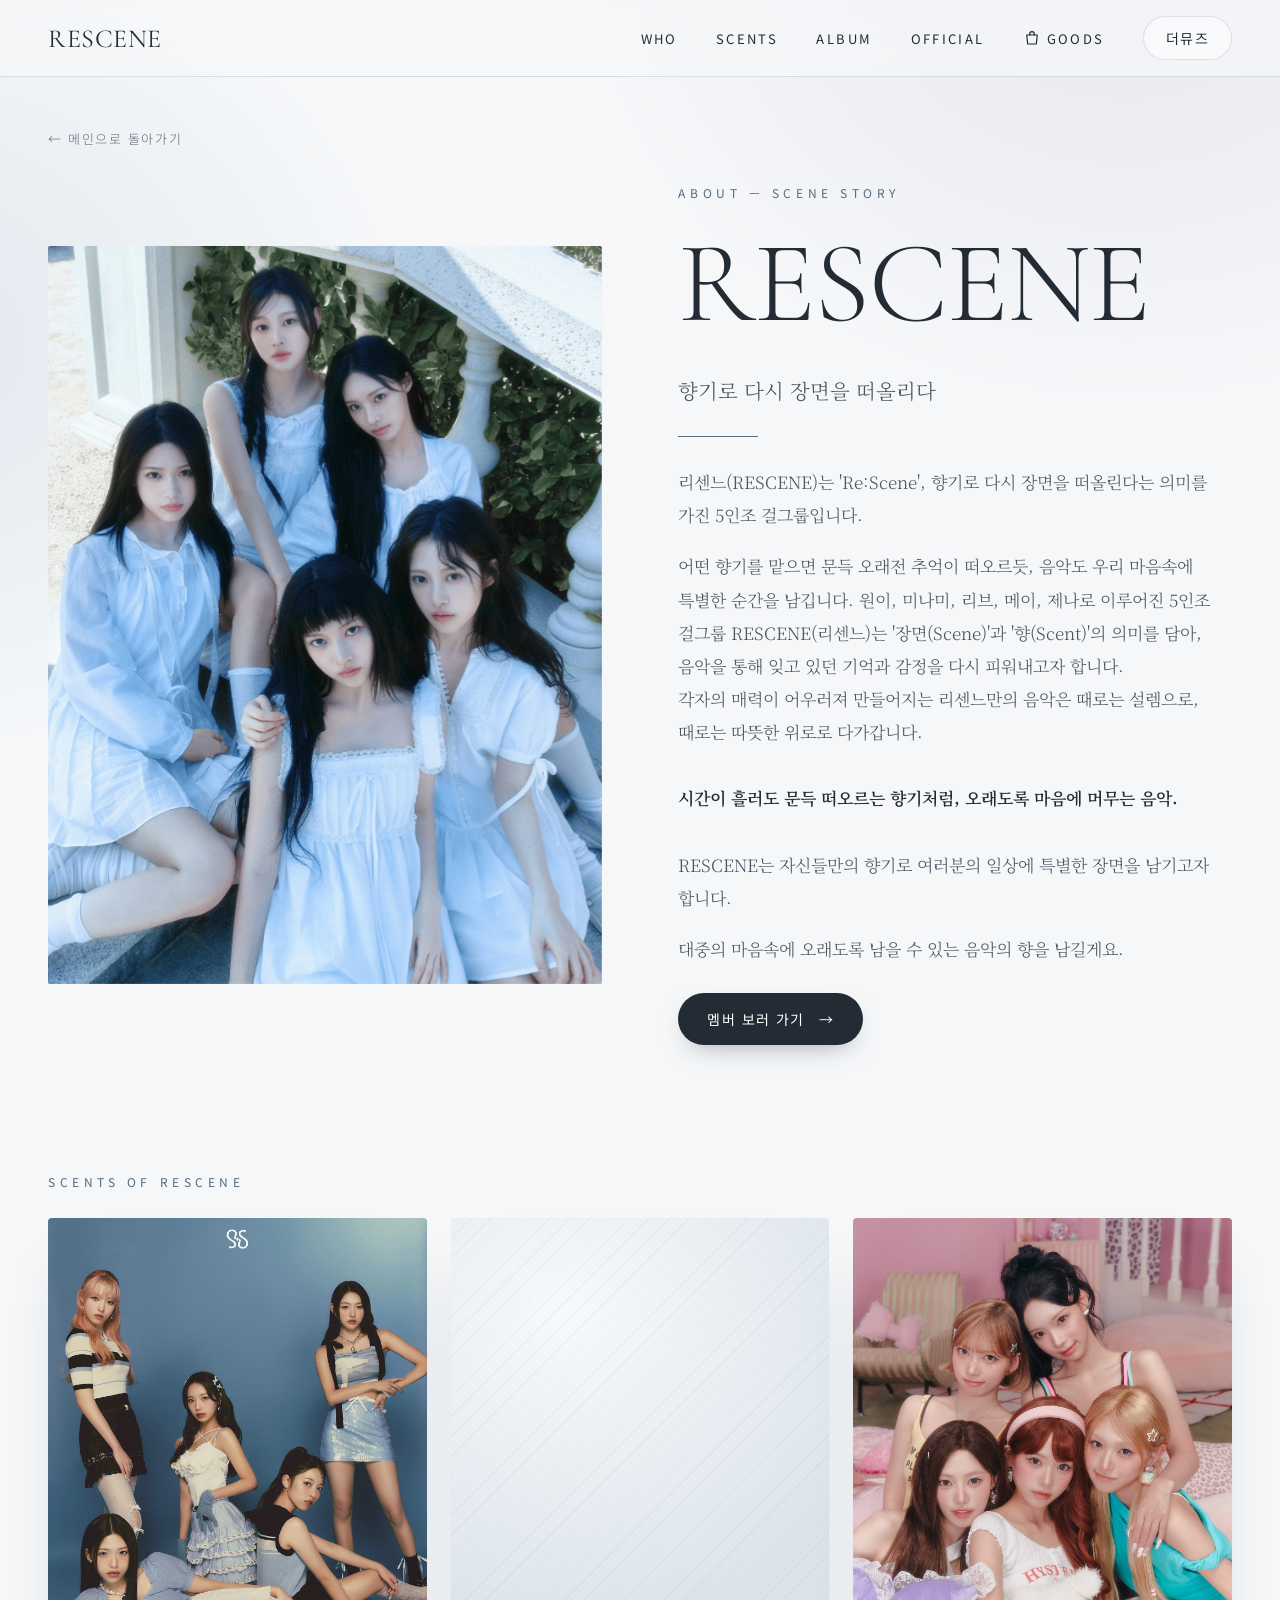
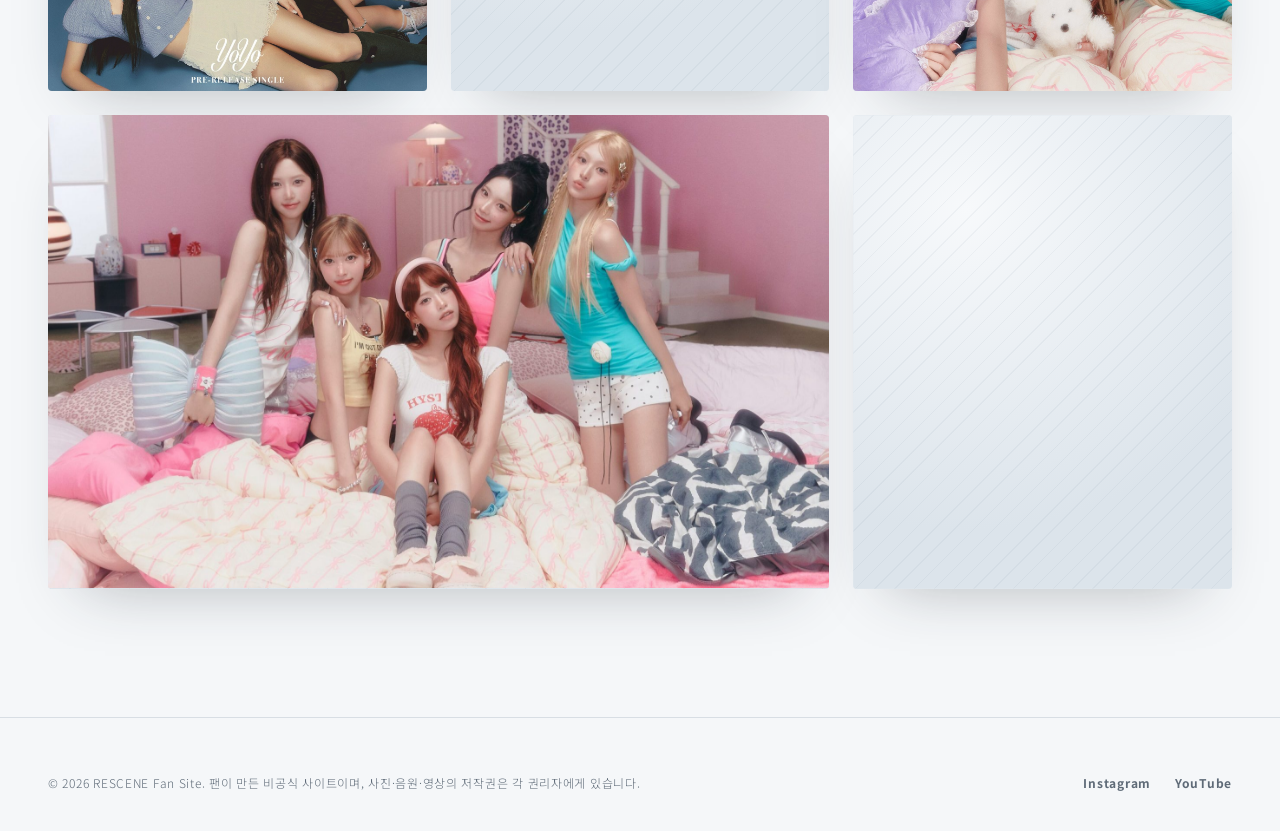
==== commit 4cf03ccc: "사이트 테마를 핑크에서 저채도 '에테리얼 가디언' 톤으로 변경 - 색상: 펄 화이트·아이스 헤이즈 배경, 딥 슬레이트 글자, 더스티 스틸 블루 포인트 - 폰트: Bodoni Mod" ====
--- a/about.html
+++ b/about.html
@@ -19,8 +19,8 @@
 
   <link rel="preconnect" href="https://fonts.googleapis.com">
   <link rel="preconnect" href="https://fonts.gstatic.com" crossorigin>
-  <link rel="stylesheet" href="https://fonts.googleapis.com/css2?family=Bodoni+Moda:ital,opsz,wght@0,6..96,400;0,6..96,500;0,6..96,700;1,6..96,400;1,6..96,700&family=Noto+Serif+KR:wght@300;400;500;700&family=IBM+Plex+Sans+KR:wght@300;400;500;700&display=swap">
-  <link rel="stylesheet" href="css/style.css?v=16">
+  <link rel="stylesheet" href="https://fonts.googleapis.com/css2?family=Cormorant+Garamond:ital,wght@0,300;0,400;0,500;0,600;1,300;1,400;1,500&family=Noto+Serif+KR:wght@300;400;500;700&family=Noto+Sans+KR:wght@300;400;500;600;700&display=swap">
+  <link rel="stylesheet" href="css/style.css?v=20">
 </head>
 <body>
 
--- a/css/style.css
+++ b/css/style.css
@@ -3,21 +3,23 @@
    색상은 :root 변수만 바꾸면 전체에 반영됩니다.
    ========================================================= */
 :root {
-  /* ---- 핑크 & 화이트 테마 ---- */
-  --ground: #FFFFFF;          /* 기본 배경 (흰색) */
-  --ground-2: #FFF0F5;        /* 구분 섹션 배경 (연한 핑크) */
-  --ink: #2E1A24;             /* 본문 글자 (짙은 자두색) */
-  --ink-soft: #5A3F4C;        /* 보조 글자 */
-  --muted: #7E5A69;           /* 흐린 글자 */
-  --line: rgba(214, 51, 108, .18);   /* 구분선 */
-  --accent: #D6336C;          /* 포인트 색상 (핑크) */
-  --accent-soft: #FFD3E2;     /* 연한 핑크 (배경·장식용) */
-  --placeholder: #FBE3EC;     /* 이미지 자리 배경 */
-  --logo-filter: brightness(0);  /* 흰 로고를 어둡게 표시. 로고가 이미 어두운/컬러면 none 으로 */
-
-  --f-en: 'Bodoni Moda', 'Didot', 'Times New Roman', serif;
+  /* ---- Ethereal Guardian 테마 — 저채도 아이스 블루 · 펄 화이트 · 슬레이트 ----
+     향기 = 보이지 않게 곁에 머무는 것. 안개(헤이즈)와 빛번짐으로 표현합니다. */
+  --ground: #F5F7F9;          /* 기본 배경 (펄 화이트, 살짝 차가운 톤) */
+  --ground-2: #E9EEF2;        /* 구분 섹션 배경 (아이스 헤이즈) */
+  --ink: #232C35;             /* 본문 글자 (딥 슬레이트) */
+  --ink-soft: #4A5562;        /* 보조 글자 */
+  --muted: #5E6A77;           /* 흐린 글자 */
+  --line: rgba(84, 108, 132, .18);   /* 구분선 */
+  --accent: #546C84;          /* 포인트 색상 (더스티 스틸 블루) */
+  --accent-soft: #D3DDE6;     /* 연한 블루 그레이 (배경·장식용) */
+  --halo: #DCD9E8;            /* 라일락 그레이 빛번짐 (이미지 2의 보랏빛) */
+  --placeholder: #E4EAEF;     /* 이미지 자리 배경 */
+  --logo-filter: brightness(0) saturate(0) opacity(.86);  /* 핑크 로고 → 슬레이트 단색 */
+
+  --f-en: 'Cormorant Garamond', 'Cormorant', 'Times New Roman', serif;
   --f-kr: 'Noto Serif KR', 'Apple SD Gothic Neo', serif;
-  --f-sans: 'IBM Plex Sans KR', system-ui, sans-serif;
+  --f-sans: 'Noto Sans KR', 'Apple SD Gothic Neo', system-ui, sans-serif;
 
   --ease-out: cubic-bezier(.2, .75, .1, 1);
   --ease-io: cubic-bezier(.7, 0, .2, 1);
@@ -103,8 +105,8 @@
 .ph::before {
   content: ''; position: absolute; inset: 0;
   background:
-    repeating-linear-gradient(135deg, rgba(214,51,108,.06) 0 1px, transparent 1px 14px),
-    radial-gradient(120% 90% at 30% 20%, #FFF4F8 0%, #F9D6E3 75%);
+    repeating-linear-gradient(135deg, rgba(84, 108, 132,.06) 0 1px, transparent 1px 14px),
+    radial-gradient(120% 90% at 30% 20%, #F7F9FB 0%, #DCE4EB 75%);
 }
 .ph::after {
   content: attr(data-label);
@@ -185,14 +187,14 @@
 .album { display: flex; flex-direction: column; gap: 10px; }
 .album-cover { aspect-ratio: 1 / 1; margin-bottom: 8px; transition: transform .6s var(--ease-out), box-shadow .6s var(--ease-out); }
 .album-cover::before, .album-cover .ph-media { transition: transform 1.2s var(--ease-out); }
-.album:hover .album-cover { transform: translateY(-6px); box-shadow: 0 24px 48px -24px rgba(214,51,108,.45); }
+.album:hover .album-cover { transform: translateY(-6px); box-shadow: 0 24px 48px -24px rgba(84, 108, 132,.45); }
 .album:hover .album-cover::before, .album:hover .album-cover .ph-media { transform: scale(1.05); }
 .album-title { margin: 0; font-family: var(--f-sans); font-size: 15px; font-weight: 500; line-height: 1.5; word-break: keep-all; }   /* 고딕체 */
 .album-date { margin: 0; font-size: 12px; letter-spacing: .12em; color: var(--muted); }
 
 /* ---------- QUOTE ---------- */
 .quote { min-height: 680px; display: flex; align-items: center; justify-content: center; }
-.quote-shade { position: absolute; inset: 0; background: linear-gradient(180deg, rgba(214,51,108,.35), rgba(46,26,36,.62)); }
+.quote-shade { position: absolute; inset: 0; background: linear-gradient(180deg, rgba(84, 108, 132,.35), rgba(35, 44, 53,.62)); }
 .quote blockquote { position: relative; z-index: 1; margin: 0; padding: 0 24px; max-width: 980px; text-align: center; display: flex; flex-direction: column; gap: 32px; align-items: center; }
 .quote blockquote p { margin: 0; font-size: clamp(36px, 5vw, 72px); line-height: 1.15; font-style: italic; font-weight: 400; }
 .quote cite { font-style: normal; font-size: 13px; letter-spacing: .28em; color: var(--accent); }
@@ -207,10 +209,10 @@
 .contact-title em { color: var(--accent); }
 .field { display: flex; flex-direction: column; gap: 10px; }
 .field label { font-size: 12px; letter-spacing: .2em; color: var(--muted); }
-.field-row { display: flex; flex-wrap: wrap; gap: 12px; border-bottom: 1px solid rgba(46,26,36,.28); padding-bottom: 10px; transition: border-color .3s; }
+.field-row { display: flex; flex-wrap: wrap; gap: 12px; border-bottom: 1px solid rgba(35, 44, 53,.28); padding-bottom: 10px; transition: border-color .3s; }
 .field-row:focus-within { border-color: var(--accent); }
 .field input { flex: 1 1 220px; min-height: 48px; background: transparent; border: 0; outline: none; color: var(--ink); font: 300 18px var(--f-sans); }
-.field input::placeholder { color: #B394A2; }
+.field input::placeholder { color: #9AA5B0; }
 
 /* ---------- FOOTER ---------- */
 .footer { border-top: 1px solid var(--line); padding: 56px 0 40px; }
@@ -355,7 +357,7 @@
 .intro.is-snapping { transition: transform .5s var(--ease-out); }
 
 .intro-video { position: absolute; inset: 0; width: 100%; height: 100%; object-fit: cover; pointer-events: none; }
-.intro-shade { position: absolute; inset: 0; background: linear-gradient(180deg, rgba(214,51,108,.10) 0%, rgba(214,51,108,.05) 45%, rgba(46,26,36,.55) 100%); pointer-events: none; }
+.intro-shade { position: absolute; inset: 0; background: linear-gradient(180deg, rgba(84, 108, 132,.10) 0%, rgba(84, 108, 132,.05) 45%, rgba(35, 44, 53,.55) 100%); pointer-events: none; }
 
 .intro-center {
   position: absolute; inset: 0; display: flex; flex-direction: column; align-items: center; justify-content: center; gap: 20px;
@@ -400,12 +402,12 @@
 .profile-table th, .profile-table td { padding: 16px 18px; border-bottom: 1px solid var(--line); text-align: left; vertical-align: top; line-height: 1.7; }
 .profile-table th {
   width: 112px; white-space: nowrap;
-  background: rgba(214, 51, 108, .07);              /* 포인트 색을 옅게 */
+  background: rgba(84, 108, 132, .07);              /* 포인트 색을 옅게 */
   color: var(--accent); font-weight: 500; font-size: 13px; letter-spacing: .08em;
 }
 .profile-table td { color: var(--ink); word-break: keep-all; white-space: pre-line; }   /* \n 줄바꿈 반영 */
 .profile-table tr { transition: background .3s; }
-.profile-table tr:hover td { background: rgba(214, 51, 108, .04); }
+.profile-table tr:hover td { background: rgba(84, 108, 132, .04); }
 @media (max-width: 480px) {
   .profile-table th { width: 84px; padding: 14px 12px; }
   .profile-table td { padding: 14px 12px; font-size: 14px; }
@@ -415,7 +417,7 @@
 strong, b { font-weight: 700; color: var(--ink); }
 
 /* =========================================================
-   핑크 & 화이트 테마 — 보정
+   Ethereal Guardian 테마 — 보정
    ========================================================= */
 ::selection { background: var(--accent-soft); color: var(--ink); }
 .btn-solid { color: #fff; }
@@ -428,8 +430,8 @@
 .quote blockquote p { color: #fff; }
 .quote cite { color: var(--accent-soft); }
 
-/* 대문: 핑크 배경 + 흰 글자 (동영상이 없을 때도 보이도록) */
-.intro-active .intro, .intro.is-leaving { background: linear-gradient(160deg, #F9A8C6 0%, #E2558A 55%, #B8245A 100%); }
+/* 대문: 아이스 블루 그라데이션 + 흰 글자 (동영상이 없을 때도 보이도록) */
+.intro-active .intro, .intro.is-leaving { background: linear-gradient(170deg, #E6ECF1 0%, #AEBBC8 50%, #5D6B79 100%); }
 .intro-center, .intro-tag, .intro-logo .logo-text { color: #fff; }
 .intro-tag { color: rgba(255,255,255,.9); }
 .intro-enter { color: #fff; }
@@ -437,10 +439,10 @@
 .intro-enter-line::after { background: #fff; }
 .intro-sound:hover, .intro-sound[aria-pressed="true"] { border-color: #fff; color: #fff; background: rgba(255,255,255,.28); }
 
-/* 멤버 흐름 띠·카드 등 연한 핑크 포인트 */
+/* 멤버 흐름 띠·카드 등 아이스 헤이즈 포인트 */
 .collection { background: var(--ground-2); }
 .marquee { background: var(--ground-2); }
-.badge { box-shadow: 0 10px 30px -12px rgba(214,51,108,.35); }
+.badge { box-shadow: 0 10px 30px -12px rgba(84, 108, 132,.35); }
 
 /* =========================================================
    ABOUT PAGE (about.html) — 리센느 소개
@@ -458,7 +460,7 @@
 /* 배경 어둡게 */
 .lp-backdrop {
   position: fixed; inset: 0; z-index: 89;
-  background: rgba(46, 26, 36, .35); backdrop-filter: blur(3px); -webkit-backdrop-filter: blur(3px);
+  background: rgba(35, 44, 53, .35); backdrop-filter: blur(3px); -webkit-backdrop-filter: blur(3px);
   opacity: 0; pointer-events: none; transition: opacity .5s ease;
 }
 .lp.is-open .lp-backdrop { opacity: 1; pointer-events: auto; }
@@ -475,7 +477,7 @@
 }
 /* 곡이 많아 패널이 길어져도 커버·LP 영역이 줄어들지 않게 (줄어들면 커버가 앨범 제목을 덮음) */
 .lp-panel > * { flex-shrink: 0; }
-.lp.is-open .lp-panel { transform: none; visibility: visible; transition: transform .7s var(--ease-io), visibility 0s, box-shadow .7s; box-shadow: -24px 0 60px -30px rgba(214, 51, 108, .45); }
+.lp.is-open .lp-panel { transform: none; visibility: visible; transition: transform .7s var(--ease-io), visibility 0s, box-shadow .7s; box-shadow: -24px 0 60px -30px rgba(84, 108, 132, .45); }
 .lp-close {
   align-self: flex-end; width: 44px; height: 44px; display: grid; place-items: center;
   background: none; border: 1px solid var(--line); border-radius: 50%; color: var(--ink); cursor: pointer;
@@ -487,8 +489,8 @@
 .lp-deck { --sz: clamp(170px, 46vw, 230px); position: relative; height: calc(var(--sz) + 8px); }
 .lp-sleeve {
   position: absolute; left: 0; top: 0; z-index: 2; width: var(--sz); height: var(--sz); overflow: hidden;
-  background: linear-gradient(135deg, #F9A8C6, var(--accent));
-  box-shadow: 0 22px 40px -20px rgba(214, 51, 108, .6);
+  background: linear-gradient(135deg, #C9D4DE, var(--accent));
+  box-shadow: 0 22px 40px -20px rgba(84, 108, 132, .6);
 }
 .lp-sleeve-img, .lp-label-img, .lp-mini-img { width: 100%; height: 100%; object-fit: cover; display: block; }
 
@@ -502,8 +504,8 @@
   position: absolute; inset: 0; border-radius: 50%;
   background:
     radial-gradient(circle, transparent 0 30%, rgba(0,0,0,.25) 30.5% 31.5%, transparent 32%),
-    repeating-radial-gradient(circle, #1a1519 0 1.4px, #2a2229 1.8px 3px);
-  box-shadow: 0 16px 32px -12px rgba(0, 0, 0, .5), inset 0 0 0 3px #0f0b0e;
+    repeating-radial-gradient(circle, #1b1e22 0 1.4px, #2a2e34 1.8px 3px);
+  box-shadow: 0 16px 32px -12px rgba(0, 0, 0, .5), inset 0 0 0 3px #0e1013;
   animation: lpSpin 2.4s linear infinite; animation-play-state: paused;
 }
 .lp.is-playing .lp-disc-spin { animation-play-state: running; }
@@ -513,7 +515,7 @@
 }
 .lp-label {
   position: absolute; inset: 31%; border-radius: 50%; overflow: hidden;
-  background: linear-gradient(135deg, #F9A8C6, var(--accent));
+  background: linear-gradient(135deg, #C9D4DE, var(--accent));
 }
 .lp-label::after {                                         /* 가운데 구멍 */
   content: ''; position: absolute; left: 50%; top: 50%; width: 9%; height: 9%;
@@ -529,7 +531,7 @@
 .lp.is-playing .lp-arm { transform: rotate(20deg); }      /* 재생하면 바늘이 LP 위로 */
 .lp-arm-base { fill: var(--ground-2); stroke: var(--line); }
 .lp-arm-pivot { fill: var(--accent); }
-.lp-arm-rod { fill: none; stroke: #B9A3AE; stroke-width: 4; stroke-linecap: round; stroke-linejoin: round; }
+.lp-arm-rod { fill: none; stroke: #A7B1BB; stroke-width: 4; stroke-linecap: round; stroke-linejoin: round; }
 .lp-arm-head { fill: var(--ink); }
 
 /* ---- 앨범 정보 · 재생 컨트롤 ---- */
@@ -547,7 +549,7 @@
 .lp-btn { display: grid; place-items: center; width: 44px; height: 44px; border-radius: 50%; border: 0; background: none; color: var(--ink); cursor: pointer; }
 .lp-btn svg { width: 20px; height: 20px; }
 .lp-btn:hover { color: var(--accent); }
-.lp-play { width: 56px; height: 56px; background: var(--accent); color: #fff; box-shadow: 0 10px 22px -10px rgba(214, 51, 108, .8); }
+.lp-play { width: 56px; height: 56px; background: var(--accent); color: #fff; box-shadow: 0 10px 22px -10px rgba(84, 108, 132, .8); }
 .lp-play:hover { background: var(--ink); color: #fff; }
 .lp-play svg { width: 24px; height: 24px; }
 .lp-status { margin: 0; font-size: 12px; color: var(--accent); word-break: break-all; }
@@ -595,13 +597,13 @@
   display: none; align-items: center; gap: 12px; max-width: min(260px, calc(100vw - 40px));
   min-height: 56px; padding: 6px 18px 6px 6px; border-radius: 999px;
   background: rgba(255, 255, 255, .92); border: 1px solid var(--line); cursor: pointer;
-  box-shadow: 0 16px 36px -18px rgba(214, 51, 108, .6); backdrop-filter: blur(10px);
+  box-shadow: 0 16px 36px -18px rgba(84, 108, 132, .6); backdrop-filter: blur(10px);
   animation: fadeUp .6s var(--ease-out) both;
 }
 .lp.has-track:not(.is-open) .lp-mini { display: inline-flex; }
 .lp-mini-disc {
   position: relative; flex: 0 0 44px; height: 44px; border-radius: 50%; overflow: hidden;
-  background: repeating-radial-gradient(circle, #1a1519 0 1.2px, #2a2229 1.6px 2.6px);
+  background: repeating-radial-gradient(circle, #1b1e22 0 1.2px, #2a2e34 1.6px 2.6px);
   animation: lpSpin 2.4s linear infinite; animation-play-state: paused;
 }
 .lp.is-playing .lp-mini-disc { animation-play-state: running; }
@@ -669,13 +671,14 @@
   background: var(--ground); color: var(--ink); font: 400 15px var(--f-sans); outline: none;
   transition: border-color .3s, box-shadow .3s;
 }
-.gb-row input::placeholder { color: #B394A2; }
-.gb-row input:focus { border-color: var(--accent); box-shadow: 0 0 0 4px rgba(214, 51, 108, .12); }
+.gb-row input::placeholder { color: #9AA5B0; }
+.gb-row input:focus { border-color: var(--accent); box-shadow: 0 0 0 4px rgba(84, 108, 132, .12); }
 .gb-name { flex: 0 1 150px; min-width: 0; }
 .gb-msg { flex: 1 1 260px; min-width: 0; }
 .gb-submit:disabled { opacity: .6; cursor: wait; }
 .gb-note { margin: 0; font-size: 12px; color: var(--muted); min-height: 1em; }
 .gb-note.is-error { color: var(--accent); }
+.gb-rules { margin: 0; font-size: 12px; line-height: 1.6; color: var(--muted); word-break: keep-all; }
 
 .gb-board { border: 1px solid var(--line); border-radius: 20px; background: var(--ground-2); overflow: hidden; }
 .gb-head {
@@ -721,3 +724,77 @@
   .gallery-grid { grid-template-columns: repeat(3, 1fr); }
   .gallery-wide { grid-column: span 2; aspect-ratio: auto; }
 }
+
+/* =========================================================
+   ETHEREAL GUARDIAN — 분위기 레이어
+   천사·가디언 + 향기(안개) 컨셉: 저채도, 빛번짐, 얇은 선, 넓은 자간
+   ========================================================= */
+body {
+  background:
+    radial-gradient(60vw 50vw at 88% -6%, rgba(220, 217, 232, .55), transparent 70%),   /* 라일락 빛번짐 */
+    radial-gradient(55vw 45vw at -8% 38%, rgba(200, 214, 226, .45), transparent 70%),   /* 아이스 블루 안개 */
+    var(--ground);
+  background-attachment: fixed;
+}
+
+/* 타이포 — Cormorant: 가늘고 우아한 세리프, 넓은 자간으로 '숨 쉬는' 느낌 */
+.en { font-weight: 400; }
+.hero-title, .h2-en, .contact-title, .member-name { font-weight: 300; letter-spacing: -.01em; }
+.hero-title { font-size: clamp(54px, 7.4vw, 122px); line-height: .98; }
+.hero-title em, .contact-title em, .h2-en em { font-weight: 400; color: var(--accent); }
+.h2-kr { font-weight: 300; }
+.eyebrow { font-weight: 400; letter-spacing: .38em; }
+.navlink { font-size: 13px; letter-spacing: .18em; font-weight: 400; }
+.card-name { font-size: 30px; font-weight: 400; letter-spacing: .04em; }
+.marquee-track { font-weight: 300; letter-spacing: .06em; }
+.marquee-track i { font-size: .5em; opacity: .7; }
+.quote blockquote p { font-weight: 300; }
+strong, b { font-weight: 600; }
+
+/* 버튼 — 꽉 찬 색 대신 반투명 유리 + 빛 */
+.btn { font-weight: 400; letter-spacing: .1em; }
+.btn-solid { background: var(--ink); box-shadow: 0 10px 28px -14px rgba(35, 44, 53, .55); }
+.btn-solid:hover { background: var(--accent); box-shadow: 0 12px 32px -10px rgba(84, 108, 132, .6); }
+.btn-ghost { background: rgba(255, 255, 255, .45); backdrop-filter: blur(6px); -webkit-backdrop-filter: blur(6px); }
+
+/* 헤더 — 반투명 안개 유리 */
+.header { background: rgba(245, 247, 249, .72); }
+@media (max-width: 860px) { .menu { background: rgba(245, 247, 249, .97); } }
+.nav-submenu { background: rgba(250, 251, 252, .96); }
+
+/* 사진 — 은은한 후광 (가디언의 빛) */
+.hero-visual::before {
+  content: ''; position: absolute; inset: -12% -10%; z-index: -1; pointer-events: none;
+  background: radial-gradient(closest-side, rgba(255, 255, 255, .95), rgba(220, 217, 232, .35) 60%, transparent);
+  filter: blur(24px);
+}
+.hero-img, .story > .ph, .card .ph, .album-cover, .member-photo, .about-photo, .gallery-grid figure {
+  box-shadow: 0 30px 60px -36px rgba(35, 44, 53, .35);
+}
+.album:hover .album-cover { box-shadow: 0 28px 56px -24px rgba(84, 108, 132, .5), 0 0 0 1px rgba(255, 255, 255, .6); }
+.badge { background: rgba(250, 251, 252, .9); backdrop-filter: blur(8px); -webkit-backdrop-filter: blur(8px); box-shadow: 0 0 0 1px rgba(255,255,255,.8), 0 16px 40px -16px rgba(84, 108, 132, .45); }
+
+/* 구분 띠 — 위아래로 흐려지는 안개 */
+.marquee { background: linear-gradient(180deg, rgba(233, 238, 242, .4), var(--ground-2) 50%, rgba(233, 238, 242, .4)); }
+.collection { background: linear-gradient(180deg, var(--ground) 0%, var(--ground-2) 18%, var(--ground-2) 82%, var(--ground) 100%); }
+
+/* 인용문 — 차가운 새벽빛 */
+.quote-shade { background: linear-gradient(180deg, rgba(210, 222, 232, .28), rgba(35, 44, 53, .66)); }
+
+/* 대문 — 로고를 흰 빛으로 */
+.intro-logo .logo-img { filter: brightness(0) invert(1) drop-shadow(0 0 18px rgba(255, 255, 255, .55)); }
+.intro-tag { font-size: clamp(18px, 2vw, 26px); letter-spacing: .04em; text-shadow: 0 1px 14px rgba(35, 44, 53, .35); }
+.intro-shade { background: linear-gradient(180deg, rgba(220, 228, 236, .18) 0%, rgba(200, 212, 224, .08) 45%, rgba(35, 44, 53, .55) 100%); }
+
+/* 방명록 */
+.gb-board { background: rgba(255, 255, 255, .55); backdrop-filter: blur(10px); -webkit-backdrop-filter: blur(10px); }
+.gb-row input { background: rgba(255, 255, 255, .7); }
+.gb-avatar { background: linear-gradient(140deg, #EEF2F6, var(--accent-soft)); }
+
+/* LP 플레이어 */
+.lp-sleeve, .lp-label { background: linear-gradient(135deg, #DDE4EB, var(--accent)); }
+.lp-play { background: var(--ink); }
+.lp-play:hover { background: var(--accent); }
+.lp-mini { background: rgba(250, 251, 252, .9); }
+/* 대문 사운드 버튼 — 밝은 영상 위에서도 보이도록 */
+.intro-sound { background: rgba(35, 44, 53, .28); border-color: rgba(255, 255, 255, .7); backdrop-filter: blur(6px); -webkit-backdrop-filter: blur(6px); }
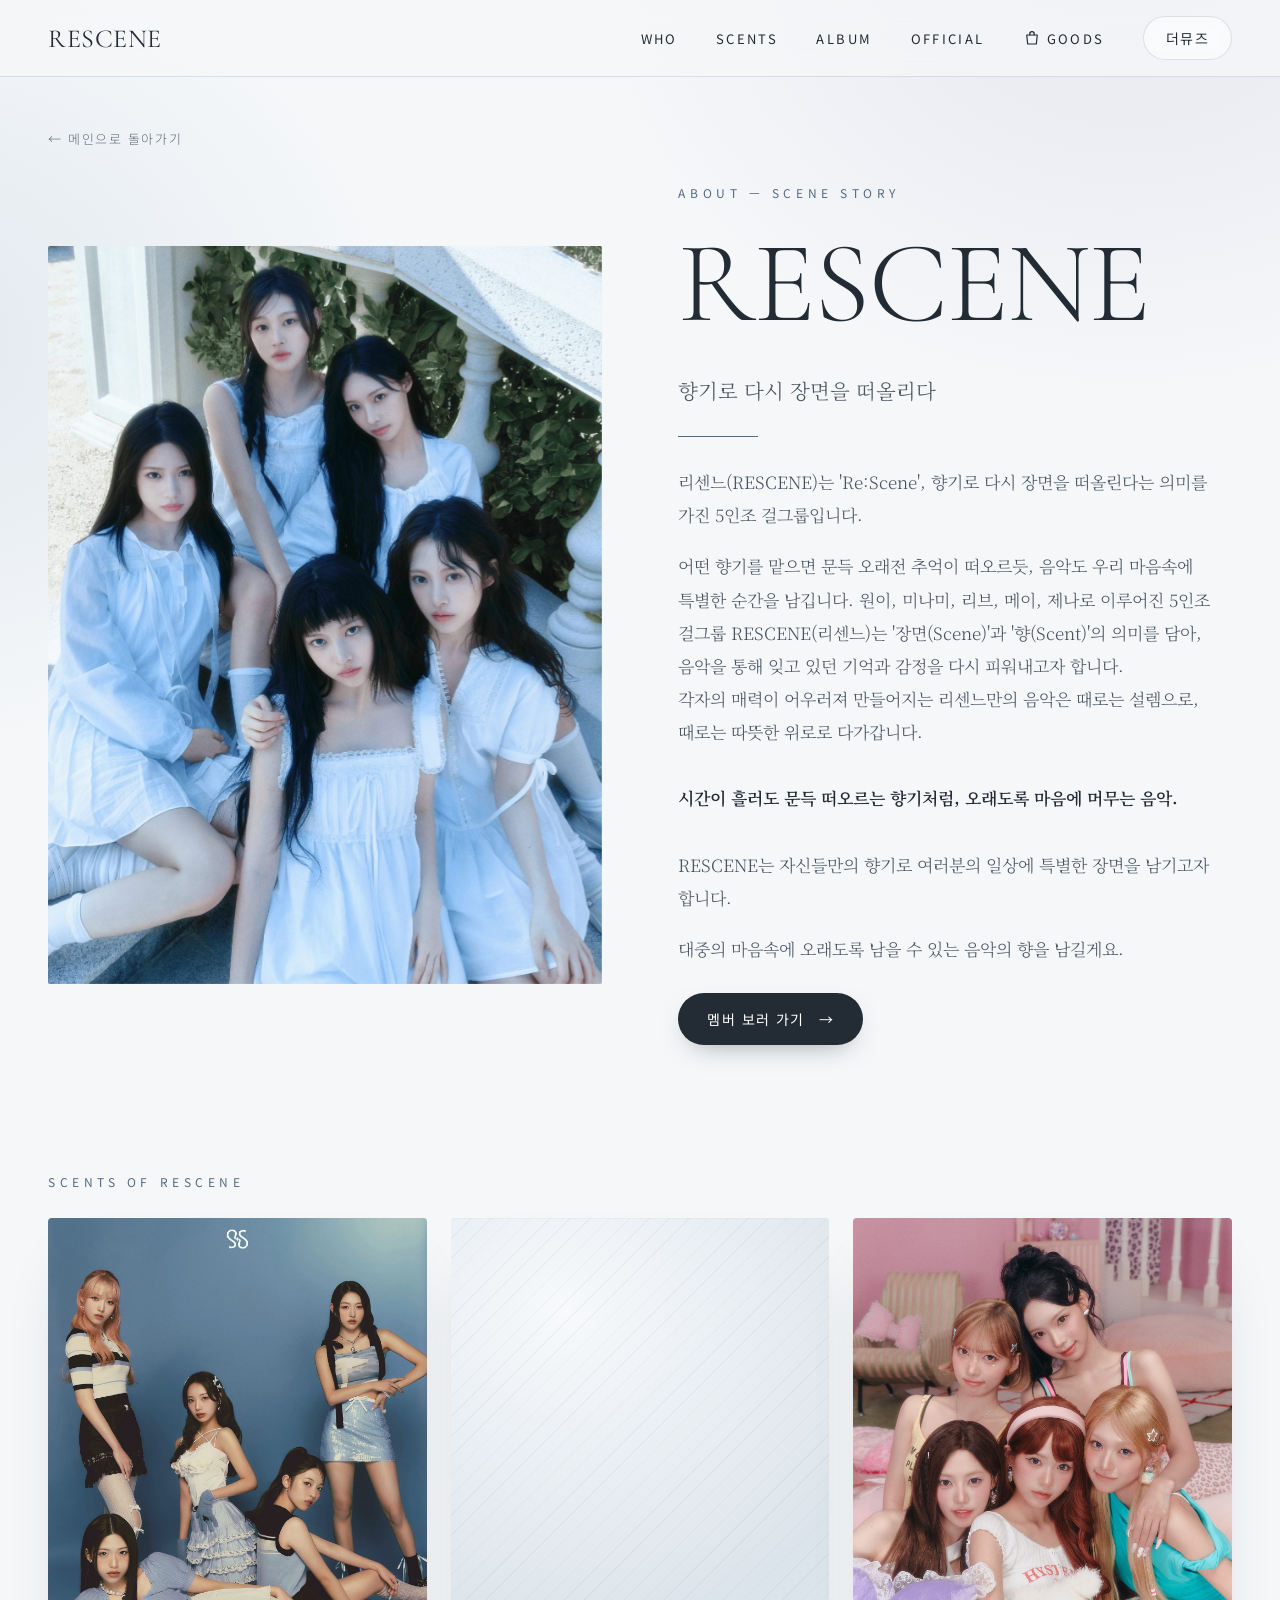
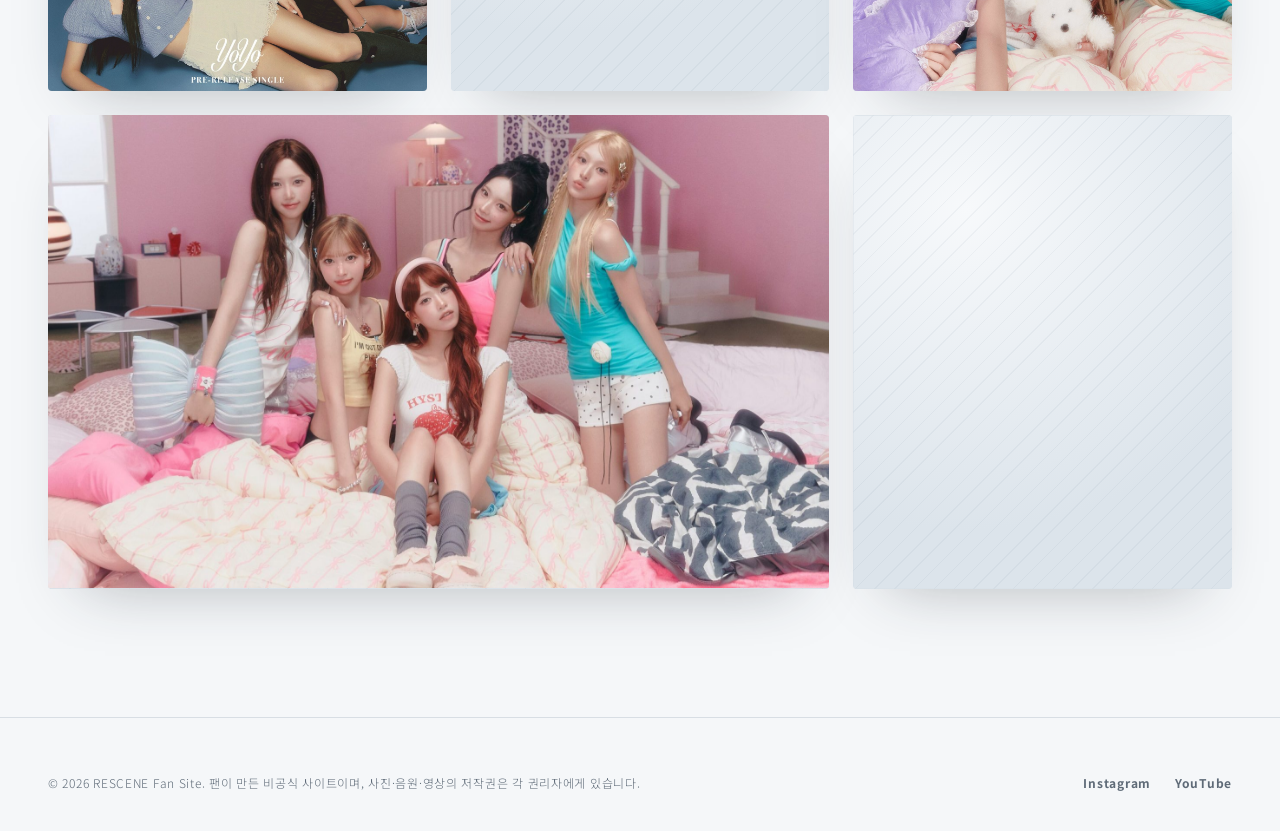
==== commit 61eb5a70: "밝은 화보 대응: 사진 테두리 추가, 인용문 가독성 보강 Co-Authored-By: Claude Opus 5.5 <noreply@anthropic.com> Claude-Sessi" ====
--- a/about.html
+++ b/about.html
@@ -20,7 +20,7 @@
   <link rel="preconnect" href="https://fonts.googleapis.com">
   <link rel="preconnect" href="https://fonts.gstatic.com" crossorigin>
   <link rel="stylesheet" href="https://fonts.googleapis.com/css2?family=Cormorant+Garamond:ital,wght@0,300;0,400;0,500;0,600;1,300;1,400;1,500&family=Noto+Serif+KR:wght@300;400;500;700&family=Noto+Sans+KR:wght@300;400;500;600;700&display=swap">
-  <link rel="stylesheet" href="css/style.css?v=20">
+  <link rel="stylesheet" href="css/style.css?v=21">
 </head>
 <body>
 
--- a/css/style.css
+++ b/css/style.css
@@ -798,3 +798,12 @@
 .lp-mini { background: rgba(250, 251, 252, .9); }
 /* 대문 사운드 버튼 — 밝은 영상 위에서도 보이도록 */
 .intro-sound { background: rgba(35, 44, 53, .28); border-color: rgba(255, 255, 255, .7); backdrop-filter: blur(6px); -webkit-backdrop-filter: blur(6px); }
+/* 밝은 화보(흰 의상·푸른 안개)가 배경에 녹아 경계가 사라지지 않도록 얇은 테두리 */
+.hero-img, .story > .ph, .card .ph, .member-photo, .about-photo, .gallery-grid figure { outline: 1px solid rgba(84, 108, 132, .12); outline-offset: -1px; }
+/* 인용문 — 밝은 레이스·흰 배경 위에서도 글자가 읽히도록 가운데를 한 겹 더 어둡게 */
+.quote-shade {
+  background:
+    radial-gradient(70% 55% at 50% 50%, rgba(30, 38, 47, .38), transparent 75%),
+    linear-gradient(180deg, rgba(210, 222, 232, .22), rgba(35, 44, 53, .62));
+}
+.quote blockquote p { text-shadow: 0 2px 24px rgba(20, 26, 33, .35); }
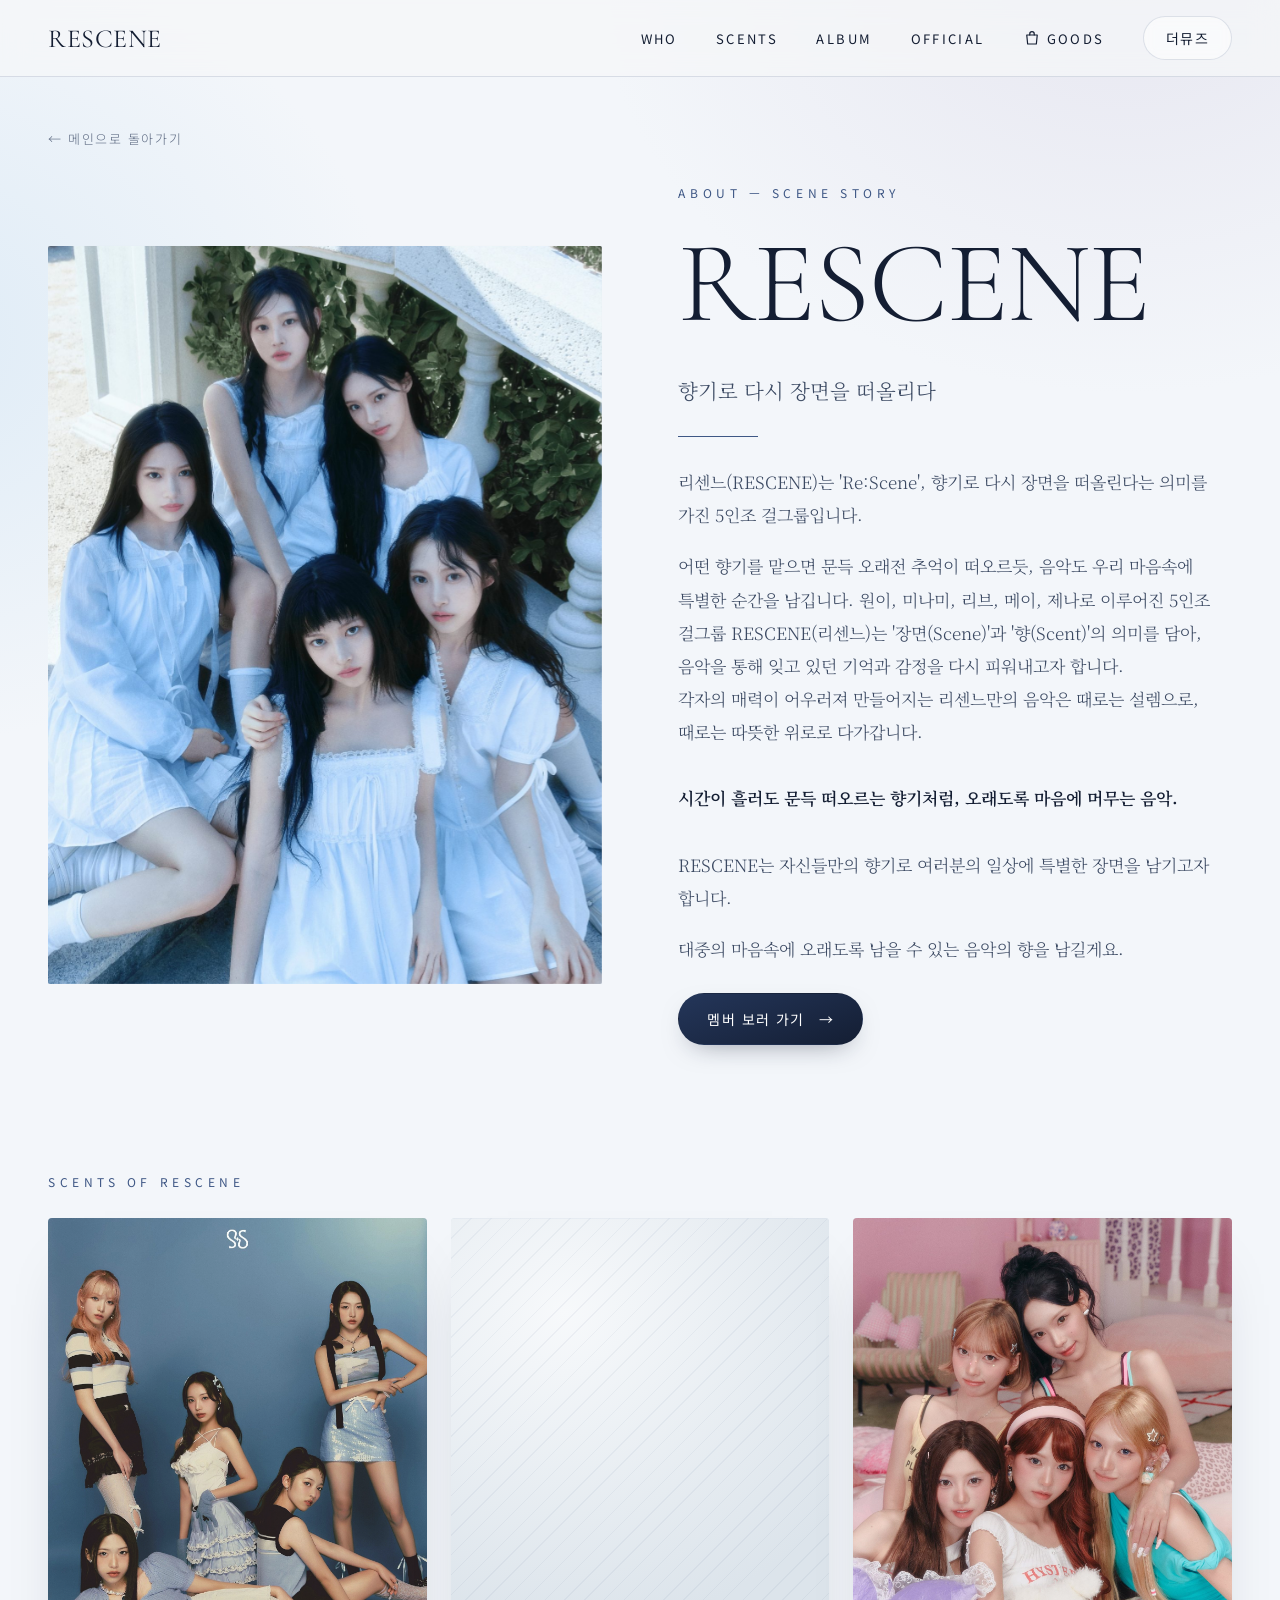
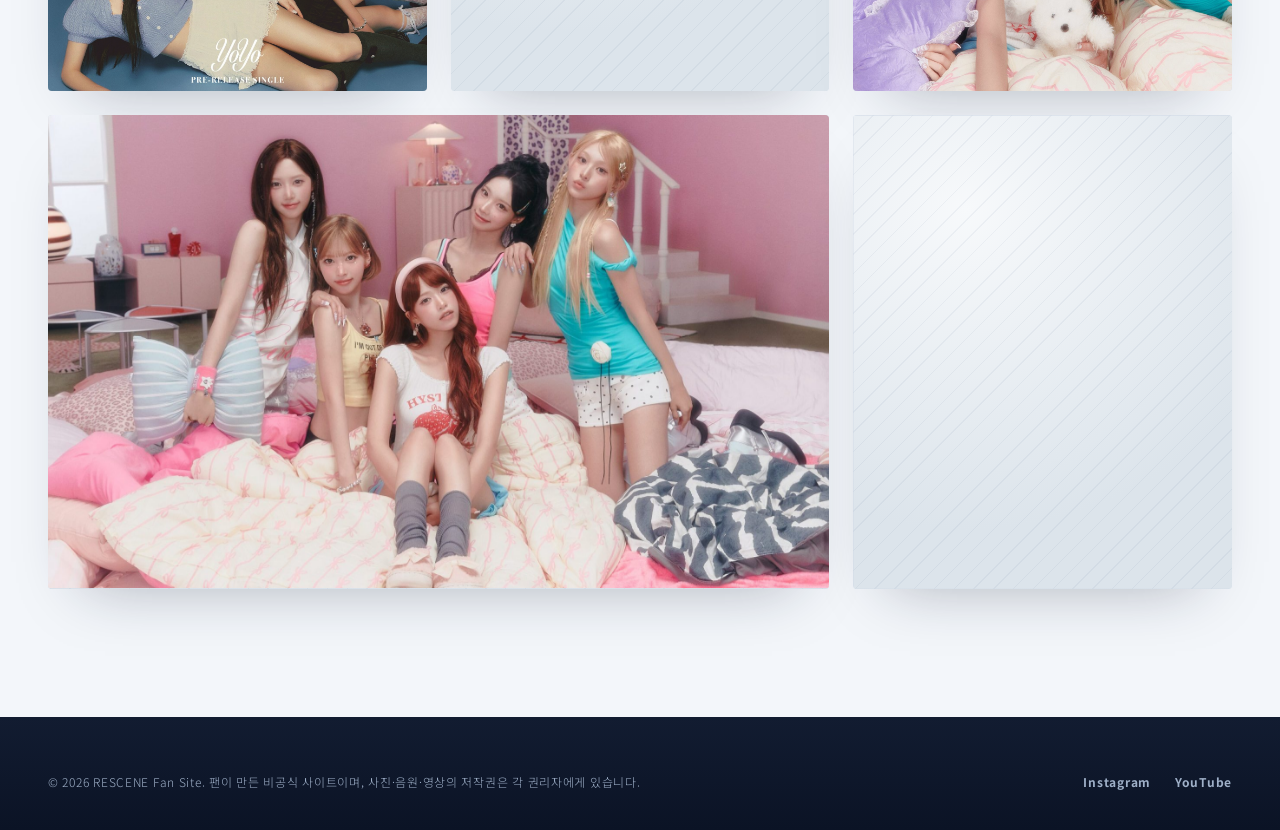
==== commit b198380d: "새 화보 기준으로 색감 재조정, 대문 영상 검은 띠 제거, 사진 용량 최적화 - 팔레트: 슬레이트 그레이 → 미드나잇 네이비(#141E33) + 더스크 코발트(#3E5785)   " ====
--- a/about.html
+++ b/about.html
@@ -20,7 +20,7 @@
   <link rel="preconnect" href="https://fonts.googleapis.com">
   <link rel="preconnect" href="https://fonts.gstatic.com" crossorigin>
   <link rel="stylesheet" href="https://fonts.googleapis.com/css2?family=Cormorant+Garamond:ital,wght@0,300;0,400;0,500;0,600;1,300;1,400;1,500&family=Noto+Serif+KR:wght@300;400;500;700&family=Noto+Sans+KR:wght@300;400;500;600;700&display=swap">
-  <link rel="stylesheet" href="css/style.css?v=21">
+  <link rel="stylesheet" href="css/style.css?v=22">
 </head>
 <body>
 
--- a/css/style.css
+++ b/css/style.css
@@ -3,18 +3,18 @@
    색상은 :root 변수만 바꾸면 전체에 반영됩니다.
    ========================================================= */
 :root {
-  /* ---- Ethereal Guardian 테마 — 저채도 아이스 블루 · 펄 화이트 · 슬레이트 ----
+  /* ---- Ethereal Guardian 테마 — 미드나잇 네이비 · 아이스 블루 · 펄 화이트 ----
      향기 = 보이지 않게 곁에 머무는 것. 안개(헤이즈)와 빛번짐으로 표현합니다. */
-  --ground: #F5F7F9;          /* 기본 배경 (펄 화이트, 살짝 차가운 톤) */
-  --ground-2: #E9EEF2;        /* 구분 섹션 배경 (아이스 헤이즈) */
-  --ink: #232C35;             /* 본문 글자 (딥 슬레이트) */
-  --ink-soft: #4A5562;        /* 보조 글자 */
-  --muted: #5E6A77;           /* 흐린 글자 */
-  --line: rgba(84, 108, 132, .18);   /* 구분선 */
-  --accent: #546C84;          /* 포인트 색상 (더스티 스틸 블루) */
-  --accent-soft: #D3DDE6;     /* 연한 블루 그레이 (배경·장식용) */
-  --halo: #DCD9E8;            /* 라일락 그레이 빛번짐 (이미지 2의 보랏빛) */
-  --placeholder: #E4EAEF;     /* 이미지 자리 배경 */
+  --ground: #F3F6FA;          /* 기본 배경 (펄 화이트, 얼음빛) */
+  --ground-2: #E6EDF5;        /* 구분 섹션 배경 (아이스 헤이즈) */
+  --ink: #141E33;             /* 본문 글자 (미드나잇 네이비 — 프로필 사진의 어둠) */
+  --ink-soft: #3C4A63;        /* 보조 글자 */
+  --muted: #5B6880;           /* 흐린 글자 */
+  --line: rgba(62, 87, 133, .16);   /* 구분선 */
+  --accent: #3E5785;          /* 포인트 색상 (더스크 코발트 — 채도 낮춘 남청) */
+  --accent-soft: #CFDCEC;     /* 연한 블루 그레이 (배경·장식용) */
+  --halo: #DCD9EC;            /* 라일락 그레이 빛번짐 (이미지 2의 보랏빛) */
+  --placeholder: #E2E9F2;     /* 이미지 자리 배경 */
   --logo-filter: brightness(0) saturate(0) opacity(.86);  /* 핑크 로고 → 슬레이트 단색 */
 
   --f-en: 'Cormorant Garamond', 'Cormorant', 'Times New Roman', serif;
@@ -105,7 +105,7 @@
 .ph::before {
   content: ''; position: absolute; inset: 0;
   background:
-    repeating-linear-gradient(135deg, rgba(84, 108, 132,.06) 0 1px, transparent 1px 14px),
+    repeating-linear-gradient(135deg, rgba(62, 87, 133,.06) 0 1px, transparent 1px 14px),
     radial-gradient(120% 90% at 30% 20%, #F7F9FB 0%, #DCE4EB 75%);
 }
 .ph::after {
@@ -187,14 +187,14 @@
 .album { display: flex; flex-direction: column; gap: 10px; }
 .album-cover { aspect-ratio: 1 / 1; margin-bottom: 8px; transition: transform .6s var(--ease-out), box-shadow .6s var(--ease-out); }
 .album-cover::before, .album-cover .ph-media { transition: transform 1.2s var(--ease-out); }
-.album:hover .album-cover { transform: translateY(-6px); box-shadow: 0 24px 48px -24px rgba(84, 108, 132,.45); }
+.album:hover .album-cover { transform: translateY(-6px); box-shadow: 0 24px 48px -24px rgba(62, 87, 133,.45); }
 .album:hover .album-cover::before, .album:hover .album-cover .ph-media { transform: scale(1.05); }
 .album-title { margin: 0; font-family: var(--f-sans); font-size: 15px; font-weight: 500; line-height: 1.5; word-break: keep-all; }   /* 고딕체 */
 .album-date { margin: 0; font-size: 12px; letter-spacing: .12em; color: var(--muted); }
 
 /* ---------- QUOTE ---------- */
 .quote { min-height: 680px; display: flex; align-items: center; justify-content: center; }
-.quote-shade { position: absolute; inset: 0; background: linear-gradient(180deg, rgba(84, 108, 132,.35), rgba(35, 44, 53,.62)); }
+.quote-shade { position: absolute; inset: 0; background: linear-gradient(180deg, rgba(62, 87, 133,.35), rgba(20, 30, 51,.62)); }
 .quote blockquote { position: relative; z-index: 1; margin: 0; padding: 0 24px; max-width: 980px; text-align: center; display: flex; flex-direction: column; gap: 32px; align-items: center; }
 .quote blockquote p { margin: 0; font-size: clamp(36px, 5vw, 72px); line-height: 1.15; font-style: italic; font-weight: 400; }
 .quote cite { font-style: normal; font-size: 13px; letter-spacing: .28em; color: var(--accent); }
@@ -209,7 +209,7 @@
 .contact-title em { color: var(--accent); }
 .field { display: flex; flex-direction: column; gap: 10px; }
 .field label { font-size: 12px; letter-spacing: .2em; color: var(--muted); }
-.field-row { display: flex; flex-wrap: wrap; gap: 12px; border-bottom: 1px solid rgba(35, 44, 53,.28); padding-bottom: 10px; transition: border-color .3s; }
+.field-row { display: flex; flex-wrap: wrap; gap: 12px; border-bottom: 1px solid rgba(20, 30, 51,.28); padding-bottom: 10px; transition: border-color .3s; }
 .field-row:focus-within { border-color: var(--accent); }
 .field input { flex: 1 1 220px; min-height: 48px; background: transparent; border: 0; outline: none; color: var(--ink); font: 300 18px var(--f-sans); }
 .field input::placeholder { color: #9AA5B0; }
@@ -357,7 +357,7 @@
 .intro.is-snapping { transition: transform .5s var(--ease-out); }
 
 .intro-video { position: absolute; inset: 0; width: 100%; height: 100%; object-fit: cover; pointer-events: none; }
-.intro-shade { position: absolute; inset: 0; background: linear-gradient(180deg, rgba(84, 108, 132,.10) 0%, rgba(84, 108, 132,.05) 45%, rgba(35, 44, 53,.55) 100%); pointer-events: none; }
+.intro-shade { position: absolute; inset: 0; background: linear-gradient(180deg, rgba(62, 87, 133,.10) 0%, rgba(62, 87, 133,.05) 45%, rgba(20, 30, 51,.55) 100%); pointer-events: none; }
 
 .intro-center {
   position: absolute; inset: 0; display: flex; flex-direction: column; align-items: center; justify-content: center; gap: 20px;
@@ -402,12 +402,12 @@
 .profile-table th, .profile-table td { padding: 16px 18px; border-bottom: 1px solid var(--line); text-align: left; vertical-align: top; line-height: 1.7; }
 .profile-table th {
   width: 112px; white-space: nowrap;
-  background: rgba(84, 108, 132, .07);              /* 포인트 색을 옅게 */
+  background: rgba(62, 87, 133, .07);              /* 포인트 색을 옅게 */
   color: var(--accent); font-weight: 500; font-size: 13px; letter-spacing: .08em;
 }
 .profile-table td { color: var(--ink); word-break: keep-all; white-space: pre-line; }   /* \n 줄바꿈 반영 */
 .profile-table tr { transition: background .3s; }
-.profile-table tr:hover td { background: rgba(84, 108, 132, .04); }
+.profile-table tr:hover td { background: rgba(62, 87, 133, .04); }
 @media (max-width: 480px) {
   .profile-table th { width: 84px; padding: 14px 12px; }
   .profile-table td { padding: 14px 12px; font-size: 14px; }
@@ -431,7 +431,7 @@
 .quote cite { color: var(--accent-soft); }
 
 /* 대문: 아이스 블루 그라데이션 + 흰 글자 (동영상이 없을 때도 보이도록) */
-.intro-active .intro, .intro.is-leaving { background: linear-gradient(170deg, #E6ECF1 0%, #AEBBC8 50%, #5D6B79 100%); }
+.intro-active .intro, .intro.is-leaving { background: radial-gradient(120% 90% at 50% 30%, #3A5078 0%, #16213A 60%, #0A1124 100%); }
 .intro-center, .intro-tag, .intro-logo .logo-text { color: #fff; }
 .intro-tag { color: rgba(255,255,255,.9); }
 .intro-enter { color: #fff; }
@@ -442,7 +442,7 @@
 /* 멤버 흐름 띠·카드 등 아이스 헤이즈 포인트 */
 .collection { background: var(--ground-2); }
 .marquee { background: var(--ground-2); }
-.badge { box-shadow: 0 10px 30px -12px rgba(84, 108, 132,.35); }
+.badge { box-shadow: 0 10px 30px -12px rgba(62, 87, 133,.35); }
 
 /* =========================================================
    ABOUT PAGE (about.html) — 리센느 소개
@@ -460,7 +460,7 @@
 /* 배경 어둡게 */
 .lp-backdrop {
   position: fixed; inset: 0; z-index: 89;
-  background: rgba(35, 44, 53, .35); backdrop-filter: blur(3px); -webkit-backdrop-filter: blur(3px);
+  background: rgba(20, 30, 51, .35); backdrop-filter: blur(3px); -webkit-backdrop-filter: blur(3px);
   opacity: 0; pointer-events: none; transition: opacity .5s ease;
 }
 .lp.is-open .lp-backdrop { opacity: 1; pointer-events: auto; }
@@ -477,7 +477,7 @@
 }
 /* 곡이 많아 패널이 길어져도 커버·LP 영역이 줄어들지 않게 (줄어들면 커버가 앨범 제목을 덮음) */
 .lp-panel > * { flex-shrink: 0; }
-.lp.is-open .lp-panel { transform: none; visibility: visible; transition: transform .7s var(--ease-io), visibility 0s, box-shadow .7s; box-shadow: -24px 0 60px -30px rgba(84, 108, 132, .45); }
+.lp.is-open .lp-panel { transform: none; visibility: visible; transition: transform .7s var(--ease-io), visibility 0s, box-shadow .7s; box-shadow: -24px 0 60px -30px rgba(62, 87, 133, .45); }
 .lp-close {
   align-self: flex-end; width: 44px; height: 44px; display: grid; place-items: center;
   background: none; border: 1px solid var(--line); border-radius: 50%; color: var(--ink); cursor: pointer;
@@ -490,7 +490,7 @@
 .lp-sleeve {
   position: absolute; left: 0; top: 0; z-index: 2; width: var(--sz); height: var(--sz); overflow: hidden;
   background: linear-gradient(135deg, #C9D4DE, var(--accent));
-  box-shadow: 0 22px 40px -20px rgba(84, 108, 132, .6);
+  box-shadow: 0 22px 40px -20px rgba(62, 87, 133, .6);
 }
 .lp-sleeve-img, .lp-label-img, .lp-mini-img { width: 100%; height: 100%; object-fit: cover; display: block; }
 
@@ -549,7 +549,7 @@
 .lp-btn { display: grid; place-items: center; width: 44px; height: 44px; border-radius: 50%; border: 0; background: none; color: var(--ink); cursor: pointer; }
 .lp-btn svg { width: 20px; height: 20px; }
 .lp-btn:hover { color: var(--accent); }
-.lp-play { width: 56px; height: 56px; background: var(--accent); color: #fff; box-shadow: 0 10px 22px -10px rgba(84, 108, 132, .8); }
+.lp-play { width: 56px; height: 56px; background: var(--accent); color: #fff; box-shadow: 0 10px 22px -10px rgba(62, 87, 133, .8); }
 .lp-play:hover { background: var(--ink); color: #fff; }
 .lp-play svg { width: 24px; height: 24px; }
 .lp-status { margin: 0; font-size: 12px; color: var(--accent); word-break: break-all; }
@@ -597,7 +597,7 @@
   display: none; align-items: center; gap: 12px; max-width: min(260px, calc(100vw - 40px));
   min-height: 56px; padding: 6px 18px 6px 6px; border-radius: 999px;
   background: rgba(255, 255, 255, .92); border: 1px solid var(--line); cursor: pointer;
-  box-shadow: 0 16px 36px -18px rgba(84, 108, 132, .6); backdrop-filter: blur(10px);
+  box-shadow: 0 16px 36px -18px rgba(62, 87, 133, .6); backdrop-filter: blur(10px);
   animation: fadeUp .6s var(--ease-out) both;
 }
 .lp.has-track:not(.is-open) .lp-mini { display: inline-flex; }
@@ -672,7 +672,7 @@
   transition: border-color .3s, box-shadow .3s;
 }
 .gb-row input::placeholder { color: #9AA5B0; }
-.gb-row input:focus { border-color: var(--accent); box-shadow: 0 0 0 4px rgba(84, 108, 132, .12); }
+.gb-row input:focus { border-color: var(--accent); box-shadow: 0 0 0 4px rgba(62, 87, 133, .12); }
 .gb-name { flex: 0 1 150px; min-width: 0; }
 .gb-msg { flex: 1 1 260px; min-width: 0; }
 .gb-submit:disabled { opacity: .6; cursor: wait; }
@@ -732,7 +732,7 @@
 body {
   background:
     radial-gradient(60vw 50vw at 88% -6%, rgba(220, 217, 232, .55), transparent 70%),   /* 라일락 빛번짐 */
-    radial-gradient(55vw 45vw at -8% 38%, rgba(200, 214, 226, .45), transparent 70%),   /* 아이스 블루 안개 */
+    radial-gradient(55vw 45vw at -8% 38%, rgba(196, 222, 242, .45), transparent 70%),   /* 아이스 블루 안개 */
     var(--ground);
   background-attachment: fixed;
 }
@@ -753,8 +753,8 @@
 
 /* 버튼 — 꽉 찬 색 대신 반투명 유리 + 빛 */
 .btn { font-weight: 400; letter-spacing: .1em; }
-.btn-solid { background: var(--ink); box-shadow: 0 10px 28px -14px rgba(35, 44, 53, .55); }
-.btn-solid:hover { background: var(--accent); box-shadow: 0 12px 32px -10px rgba(84, 108, 132, .6); }
+.btn-solid { background: var(--ink); box-shadow: 0 10px 28px -14px rgba(20, 30, 51, .55); }
+.btn-solid:hover { background: var(--accent); box-shadow: 0 12px 32px -10px rgba(62, 87, 133, .6); }
 .btn-ghost { background: rgba(255, 255, 255, .45); backdrop-filter: blur(6px); -webkit-backdrop-filter: blur(6px); }
 
 /* 헤더 — 반투명 안개 유리 */
@@ -769,22 +769,22 @@
   filter: blur(24px);
 }
 .hero-img, .story > .ph, .card .ph, .album-cover, .member-photo, .about-photo, .gallery-grid figure {
-  box-shadow: 0 30px 60px -36px rgba(35, 44, 53, .35);
-}
-.album:hover .album-cover { box-shadow: 0 28px 56px -24px rgba(84, 108, 132, .5), 0 0 0 1px rgba(255, 255, 255, .6); }
-.badge { background: rgba(250, 251, 252, .9); backdrop-filter: blur(8px); -webkit-backdrop-filter: blur(8px); box-shadow: 0 0 0 1px rgba(255,255,255,.8), 0 16px 40px -16px rgba(84, 108, 132, .45); }
+  box-shadow: 0 30px 60px -36px rgba(20, 30, 51, .35);
+}
+.album:hover .album-cover { box-shadow: 0 28px 56px -24px rgba(62, 87, 133, .5), 0 0 0 1px rgba(255, 255, 255, .6); }
+.badge { background: rgba(250, 251, 252, .9); backdrop-filter: blur(8px); -webkit-backdrop-filter: blur(8px); box-shadow: 0 0 0 1px rgba(255,255,255,.8), 0 16px 40px -16px rgba(62, 87, 133, .45); }
 
 /* 구분 띠 — 위아래로 흐려지는 안개 */
 .marquee { background: linear-gradient(180deg, rgba(233, 238, 242, .4), var(--ground-2) 50%, rgba(233, 238, 242, .4)); }
 .collection { background: linear-gradient(180deg, var(--ground) 0%, var(--ground-2) 18%, var(--ground-2) 82%, var(--ground) 100%); }
 
 /* 인용문 — 차가운 새벽빛 */
-.quote-shade { background: linear-gradient(180deg, rgba(210, 222, 232, .28), rgba(35, 44, 53, .66)); }
+.quote-shade { background: linear-gradient(180deg, rgba(210, 222, 232, .28), rgba(20, 30, 51, .66)); }
 
 /* 대문 — 로고를 흰 빛으로 */
 .intro-logo .logo-img { filter: brightness(0) invert(1) drop-shadow(0 0 18px rgba(255, 255, 255, .55)); }
-.intro-tag { font-size: clamp(18px, 2vw, 26px); letter-spacing: .04em; text-shadow: 0 1px 14px rgba(35, 44, 53, .35); }
-.intro-shade { background: linear-gradient(180deg, rgba(220, 228, 236, .18) 0%, rgba(200, 212, 224, .08) 45%, rgba(35, 44, 53, .55) 100%); }
+.intro-tag { font-size: clamp(18px, 2vw, 26px); letter-spacing: .04em; text-shadow: 0 1px 14px rgba(20, 30, 51, .35); }
+.intro-shade { background: linear-gradient(180deg, rgba(220, 228, 236, .18) 0%, rgba(200, 212, 224, .08) 45%, rgba(20, 30, 51, .55) 100%); }
 
 /* 방명록 */
 .gb-board { background: rgba(255, 255, 255, .55); backdrop-filter: blur(10px); -webkit-backdrop-filter: blur(10px); }
@@ -792,18 +792,37 @@
 .gb-avatar { background: linear-gradient(140deg, #EEF2F6, var(--accent-soft)); }
 
 /* LP 플레이어 */
-.lp-sleeve, .lp-label { background: linear-gradient(135deg, #DDE4EB, var(--accent)); }
+.lp-sleeve, .lp-label { background: linear-gradient(135deg, #BFD9EE, var(--accent) 60%, var(--ink)); }
 .lp-play { background: var(--ink); }
 .lp-play:hover { background: var(--accent); }
 .lp-mini { background: rgba(250, 251, 252, .9); }
 /* 대문 사운드 버튼 — 밝은 영상 위에서도 보이도록 */
-.intro-sound { background: rgba(35, 44, 53, .28); border-color: rgba(255, 255, 255, .7); backdrop-filter: blur(6px); -webkit-backdrop-filter: blur(6px); }
+.intro-sound { background: rgba(20, 30, 51, .28); border-color: rgba(255, 255, 255, .7); backdrop-filter: blur(6px); -webkit-backdrop-filter: blur(6px); }
 /* 밝은 화보(흰 의상·푸른 안개)가 배경에 녹아 경계가 사라지지 않도록 얇은 테두리 */
-.hero-img, .story > .ph, .card .ph, .member-photo, .about-photo, .gallery-grid figure { outline: 1px solid rgba(84, 108, 132, .12); outline-offset: -1px; }
+.hero-img, .story > .ph, .card .ph, .member-photo, .about-photo, .gallery-grid figure { outline: 1px solid rgba(62, 87, 133, .12); outline-offset: -1px; }
 /* 인용문 — 밝은 레이스·흰 배경 위에서도 글자가 읽히도록 가운데를 한 겹 더 어둡게 */
 .quote-shade {
   background:
-    radial-gradient(70% 55% at 50% 50%, rgba(30, 38, 47, .38), transparent 75%),
-    linear-gradient(180deg, rgba(210, 222, 232, .22), rgba(35, 44, 53, .62));
-}
-.quote blockquote p { text-shadow: 0 2px 24px rgba(20, 26, 33, .35); }
+    radial-gradient(70% 55% at 50% 50%, rgba(14, 22, 42, .38), transparent 75%),
+    linear-gradient(180deg, rgba(210, 222, 232, .22), rgba(20, 30, 51, .62));
+}
+.quote blockquote p { text-shadow: 0 2px 24px rgba(10, 16, 32, .35); }
+
+/* =========================================================
+   새 화보 기준 보정 (프로필: 미드나잇 네이비 + 아이스 하이라이트)
+   ========================================================= */
+/* 버튼 — 네이비 바탕에 얼음빛 하이라이트 */
+.btn-solid { background: linear-gradient(160deg, #24365A, var(--ink)); }
+.btn-solid:hover { background: linear-gradient(160deg, #4A6496, var(--accent)); }
+.hero-title em, .contact-title em, .h2-en em { color: var(--accent); }
+
+/* 사진 그림자 — 남색 계열로 (회색 그림자는 푸른 사진 옆에서 탁해 보임) */
+.album:hover .album-cover { box-shadow: 0 28px 56px -24px rgba(62, 87, 133, .55), 0 0 0 1px rgba(255, 255, 255, .6); }
+
+/* 하단 — 프로필 사진의 깊은 어둠을 받아 한 번 가라앉히기 */
+.footer { background: linear-gradient(180deg, #121C31, #0B1325); border-top: 0; color: #C9D6E8; }
+.footer .footer-col, .footer .footer-col a, .footer .footer-sns a, .footer .footer-bottom, .footer .footer-bottom a, .footer .footer-brand { color: #9FB0C8; }
+.footer .footer-col a:hover, .footer .footer-sns a:hover, .footer .footer-bottom a:hover, .footer .footer-brand:hover { color: #FFFFFF; }
+.footer .footer-label { color: #8EA2C0; }
+.footer .logo-img { filter: brightness(0) invert(1) opacity(.92); }
+.footer .logo-text { color: #F3F6FA; }
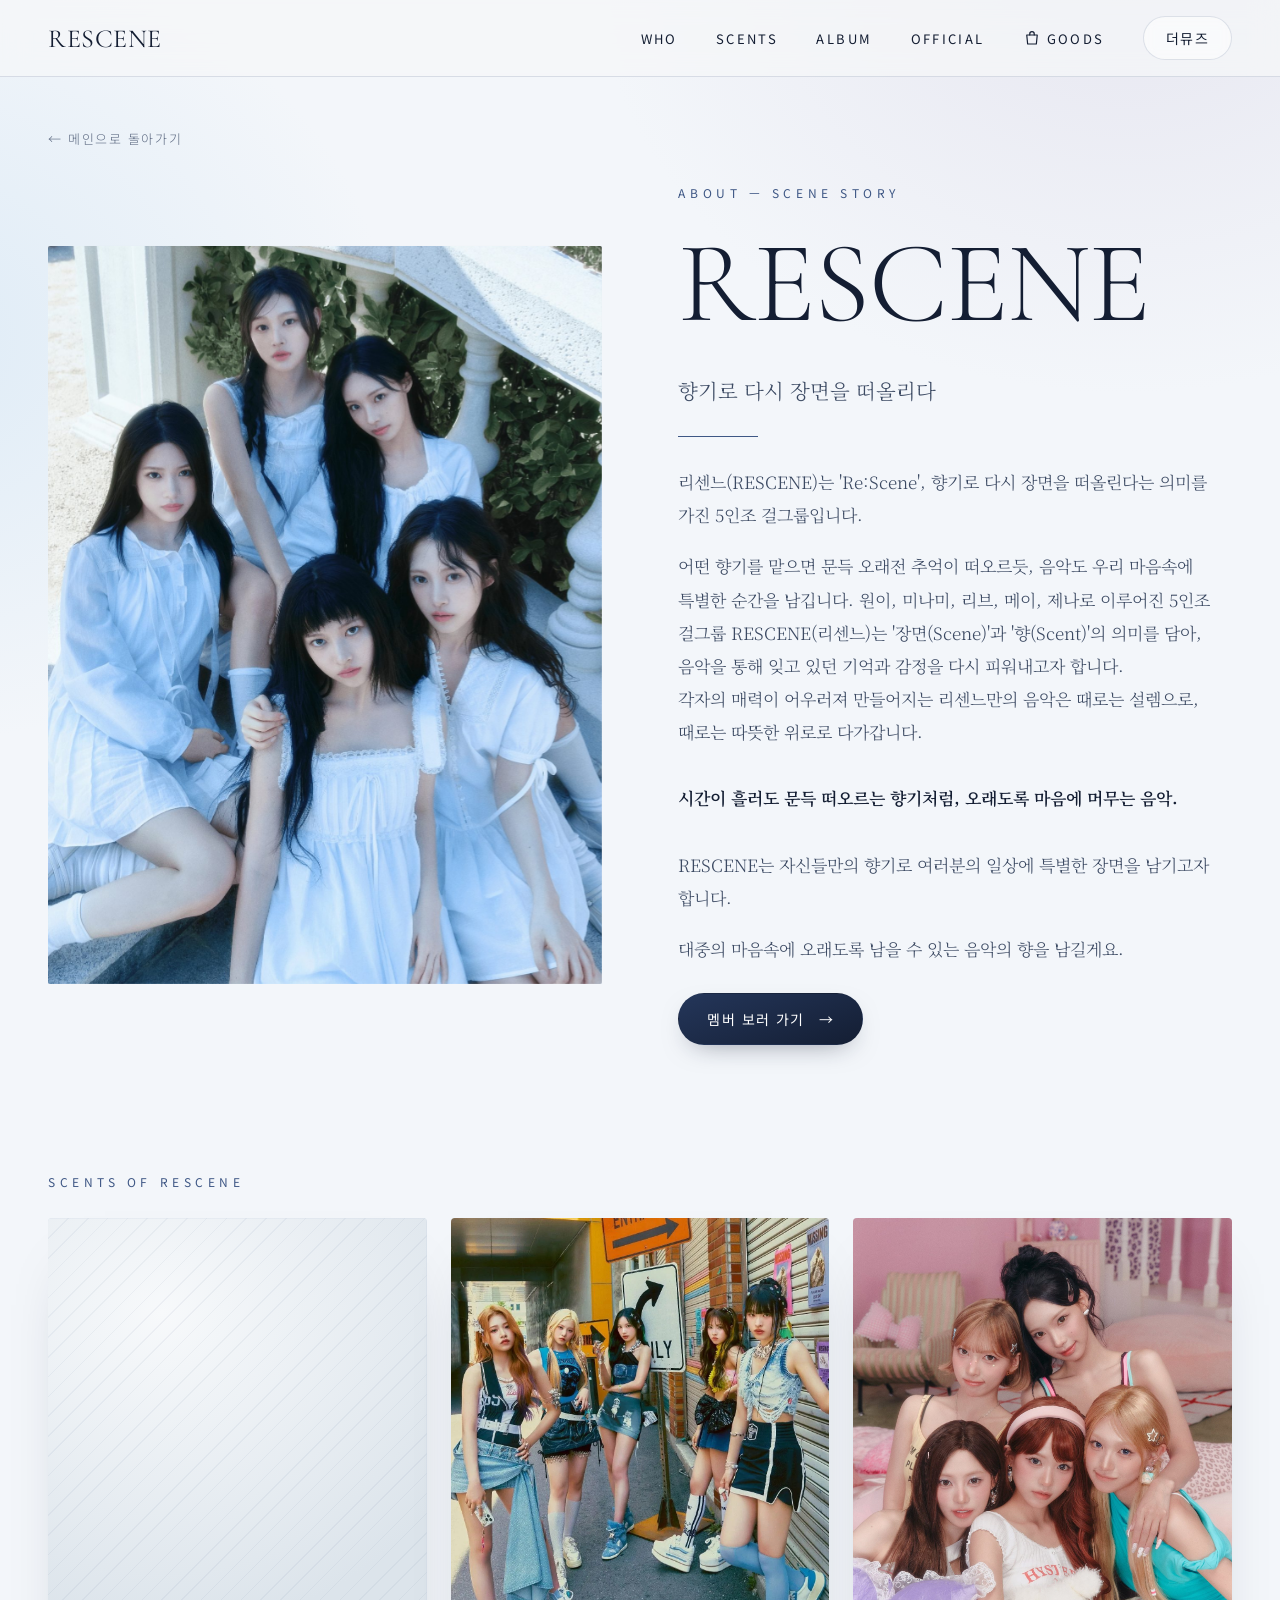
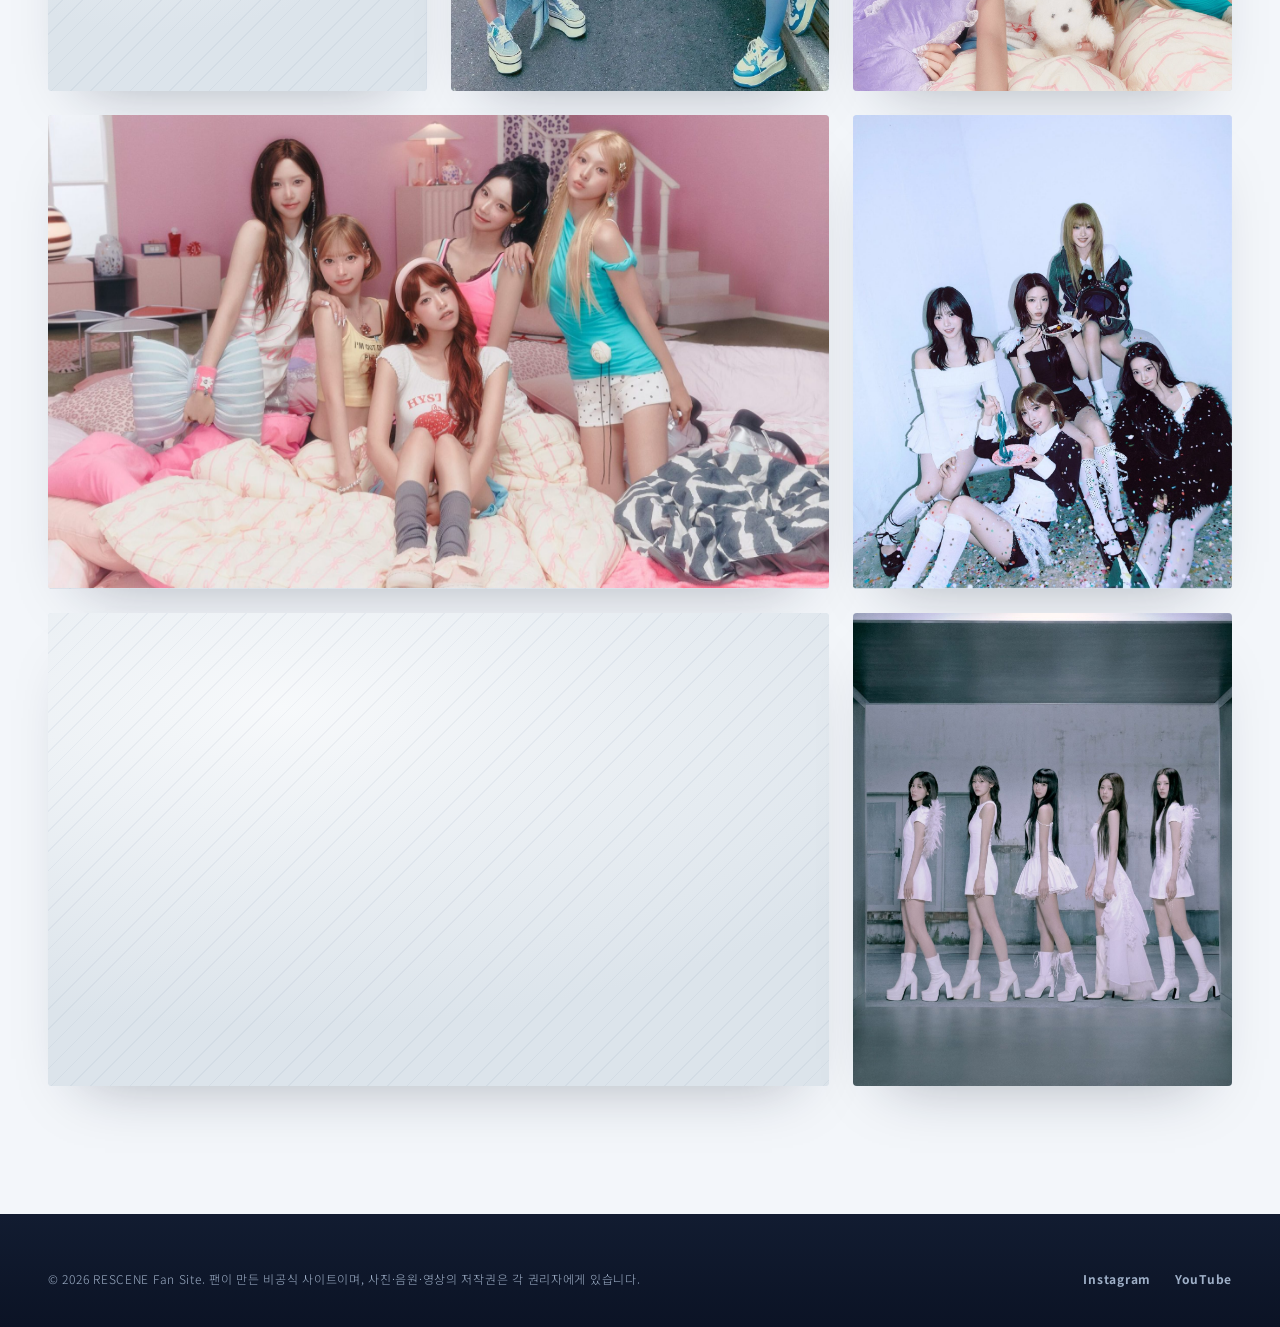
==== commit 7eaea32b: "소개 갤러리에 PULSE 단체 사진 2장 추가, 멤버 썸네일 경로 수정 - product-06(가로), product-07(정사각형) 추가 — 데스크톱 3열 / 모바일 빈칸 없이 " ====
--- a/about.html
+++ b/about.html
@@ -20,7 +20,7 @@
   <link rel="preconnect" href="https://fonts.googleapis.com">
   <link rel="preconnect" href="https://fonts.gstatic.com" crossorigin>
   <link rel="stylesheet" href="https://fonts.googleapis.com/css2?family=Cormorant+Garamond:ital,wght@0,300;0,400;0,500;0,600;1,300;1,400;1,500&family=Noto+Serif+KR:wght@300;400;500;700&family=Noto+Sans+KR:wght@300;400;500;600;700&display=swap">
-  <link rel="stylesheet" href="css/style.css?v=22">
+  <link rel="stylesheet" href="css/style.css?v=24">
 </head>
 <body>
 
@@ -107,6 +107,13 @@
         <figure class="ph gallery-tall reveal-img" style="aspect-ratio: 4 / 5" data-label="Group · 세로형">
           <img class="ph-media" src="images/product-05.jpg" loading="lazy" decoding="async" alt="리센느 단체 사진">
         </figure>
+        <!-- 미니 4집《PULSE》 콘셉트 사진 -->
+        <figure class="ph gallery-wide reveal-img" data-label="Group · 가로형">
+          <img class="ph-media" src="images/product-06.jpg" loading="lazy" decoding="async" alt="리센느 미니 4집 PULSE 콘셉트 단체 사진, 흰 새틴 원피스">
+        </figure>
+        <figure class="ph gallery-tall gallery-feature reveal-img" style="aspect-ratio: 4 / 5" data-label="Group · 정사각형">
+          <img class="ph-media" src="images/product-07.jpg" loading="lazy" decoding="async" alt="리센느 미니 4집 PULSE 콘셉트 단체 사진, 깃털 날개와 흰 부츠">
+        </figure>
       </div>
     </section>
   </main>
--- a/css/style.css
+++ b/css/style.css
@@ -826,3 +826,36 @@
 .footer .footer-label { color: #8EA2C0; }
 .footer .logo-img { filter: brightness(0) invert(1) opacity(.92); }
 .footer .logo-text { color: #F3F6FA; }
+
+/* =========================================================
+   멤버 사진 썸네일 (member.html) — js/member.js · js/members.js 의 gallery
+   ========================================================= */
+.member-visual { display: flex; flex-direction: column; gap: 14px; min-width: 0; }
+.member-thumbs {
+  --gap: 12px;
+  display: flex; gap: var(--gap); overflow-x: auto; padding: 4px 2px 6px;   /* 6장 넘으면 옆으로 넘김 */
+  scroll-snap-type: x mandatory; scrollbar-width: thin; scrollbar-color: var(--accent-soft) transparent;
+}
+.member-thumbs[hidden] { display: none; }
+.member-thumb {
+  flex: 0 0 calc((100% - var(--gap) * 5) / 6); min-width: 52px; aspect-ratio: 1 / 1;
+  position: relative; padding: 0; border: 0; border-radius: 4px; overflow: hidden; cursor: pointer;
+  background: var(--placeholder); scroll-snap-align: start;
+  opacity: .55; transition: opacity .35s, transform .35s var(--ease-out), box-shadow .35s;
+}
+.member-thumb[hidden] { display: none; }
+.member-thumb img { width: 100%; height: 100%; object-fit: cover; display: block; }
+.member-thumb:hover { opacity: .9; transform: translateY(-2px); }
+.member-thumb[aria-pressed="true"] { opacity: 1; box-shadow: 0 0 0 2px var(--ground), 0 0 0 3px var(--accent); }
+.member-thumb:focus-visible { outline: 2px solid var(--accent); outline-offset: 3px; opacity: 1; }
+.member-photo .ph-media.is-swapping { opacity: .12; transition-duration: .22s; }
+/* 캐릭터를 보고 있을 때는 썸네일 선택 표시를 흐리게 (누르면 사진으로 돌아옴) */
+.member-visual:has(.is-char) .member-thumb[aria-pressed="true"] { opacity: .7; box-shadow: none; }
+/* 노트북(1440×900 등)에서 큰 사진이 화면을 다 차지해 썸네일이 아래로 밀리지 않도록,
+   썸네일이 있을 때만 사진+썸네일이 한 화면에 들어오게 폭을 제한 */
+@media (min-width: 861px) {
+  .member-visual:has(.member-thumbs:not([hidden])) { width: min(100%, calc((100svh - 220px) / 1.42)); justify-self: center; align-self: start; }
+}
+/* 소개 갤러리 — 빈칸 없이 채우기, 정사각형 사진(product-07)은 모바일에서 한 줄 전체 */
+.gallery-grid { grid-auto-flow: row dense; }
+@media (max-width: 860px) { .gallery-grid .gallery-feature { grid-column: 1 / -1; aspect-ratio: 2000 / 1867 !important; } }
